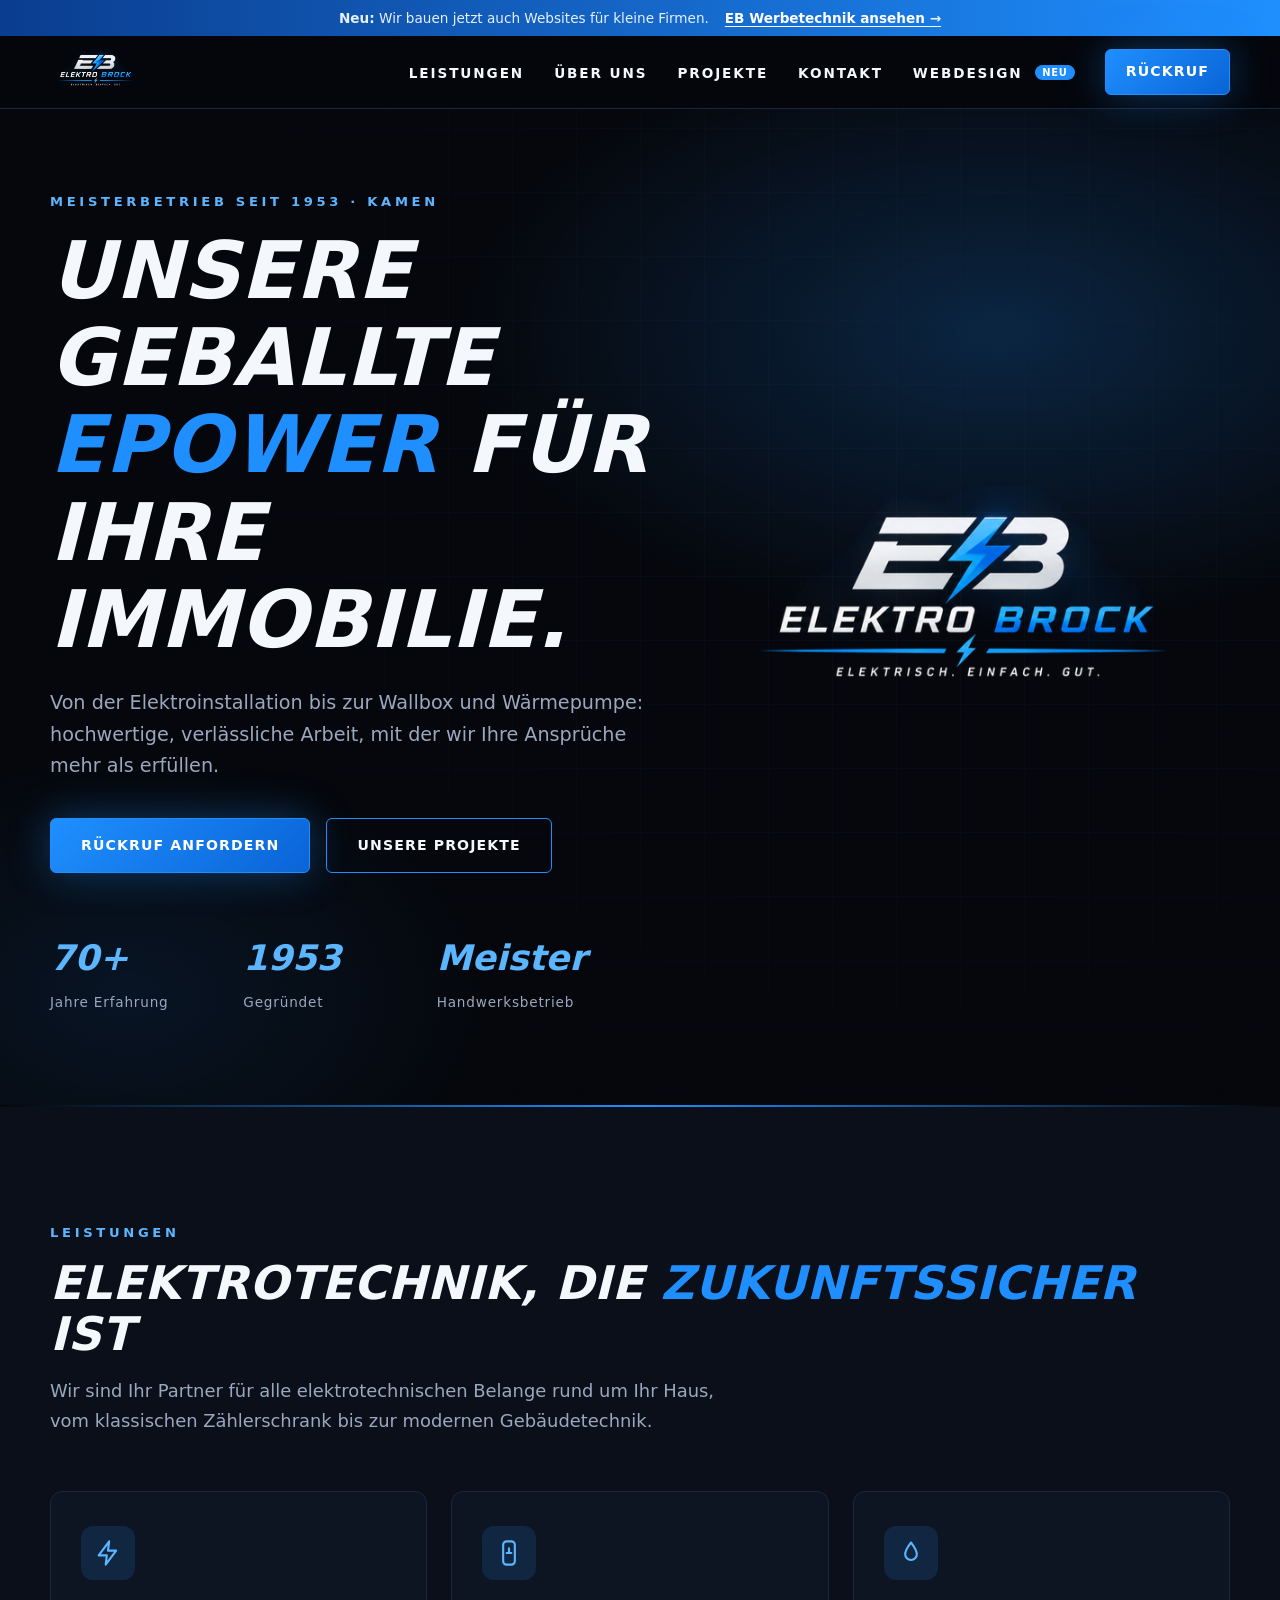
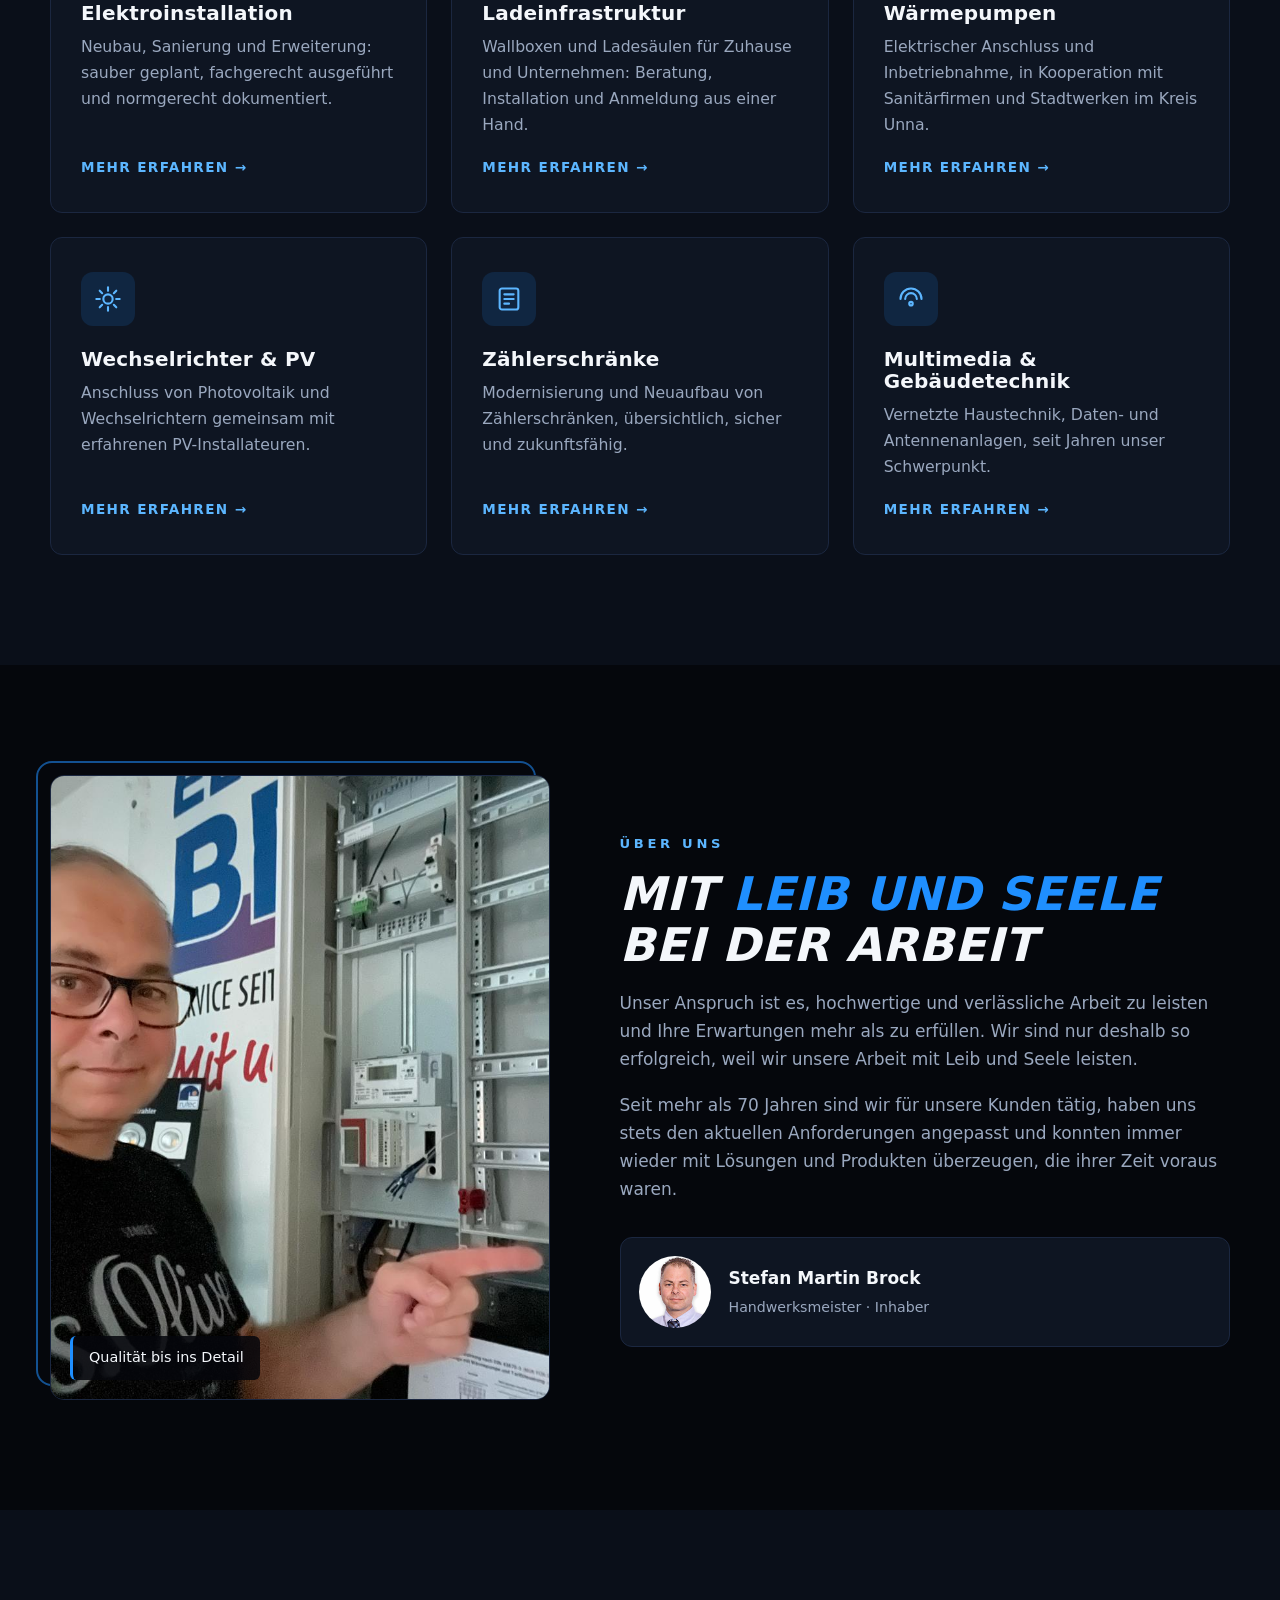
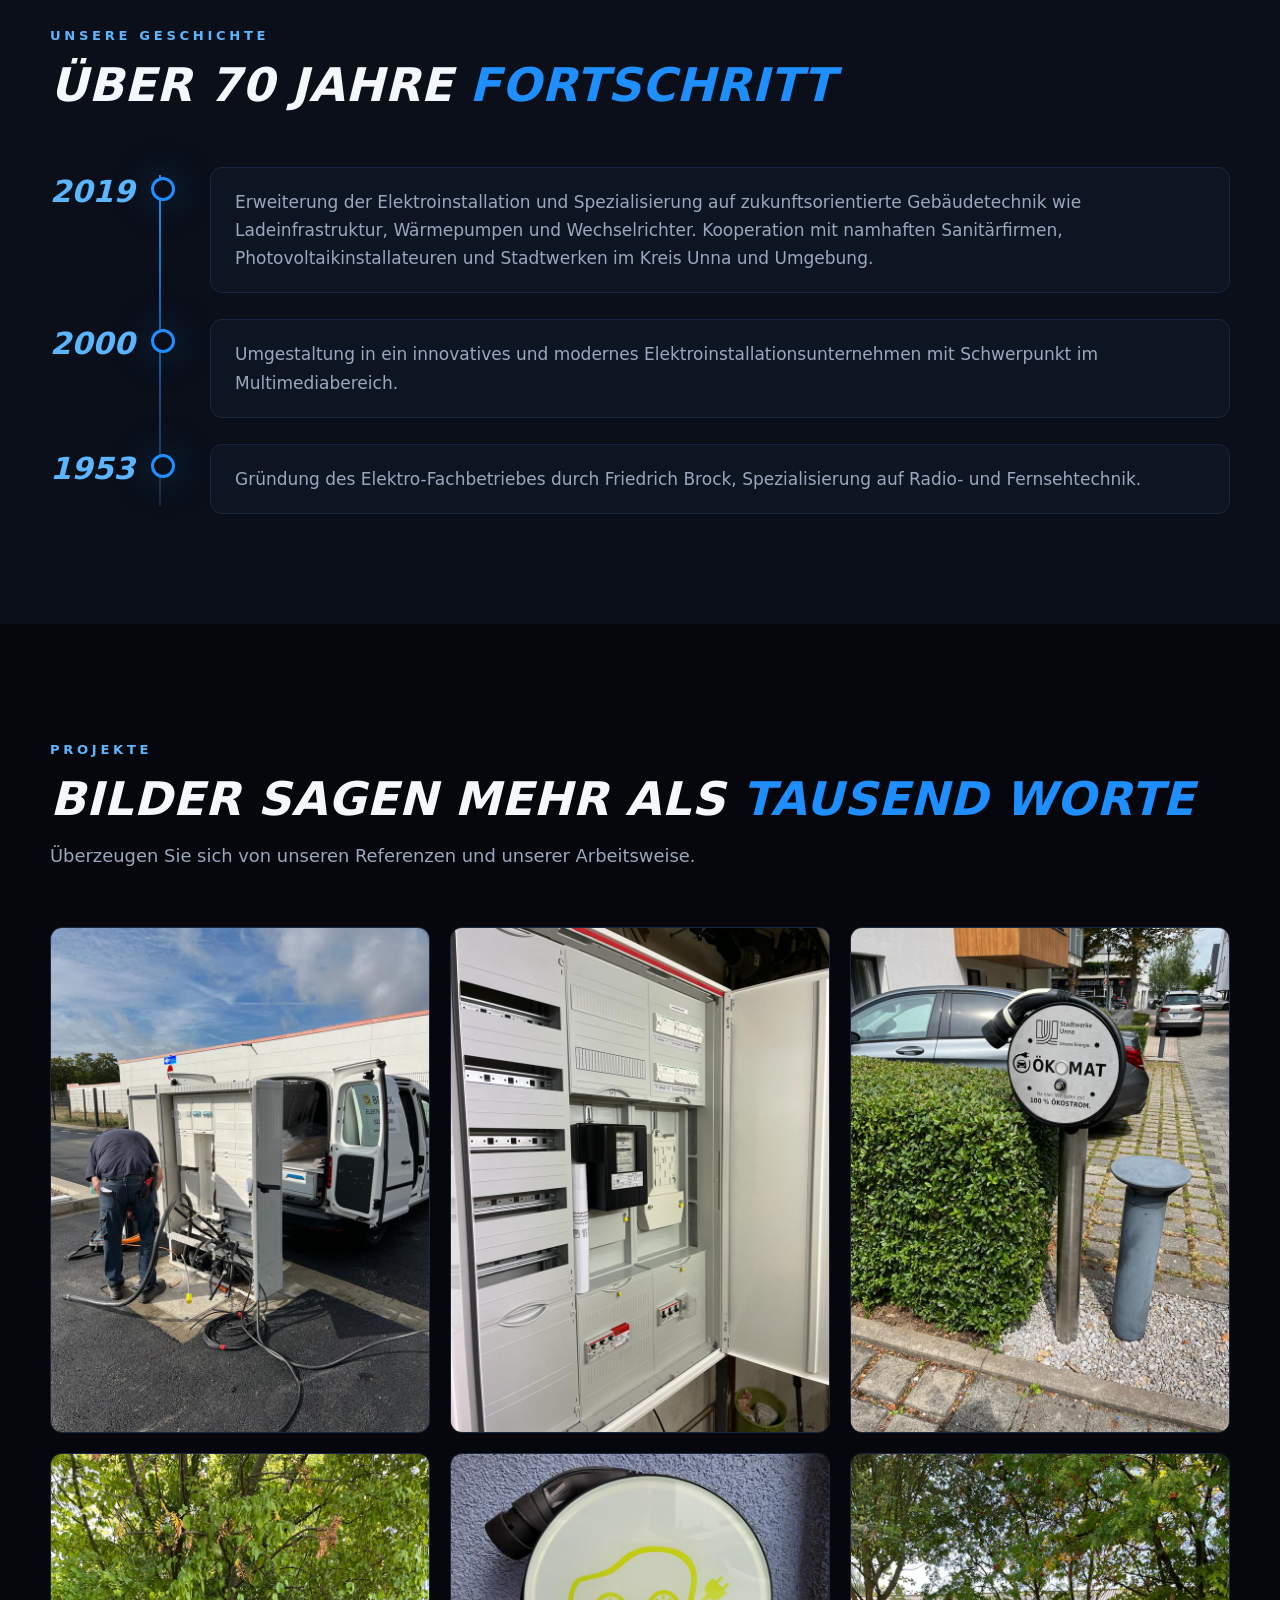
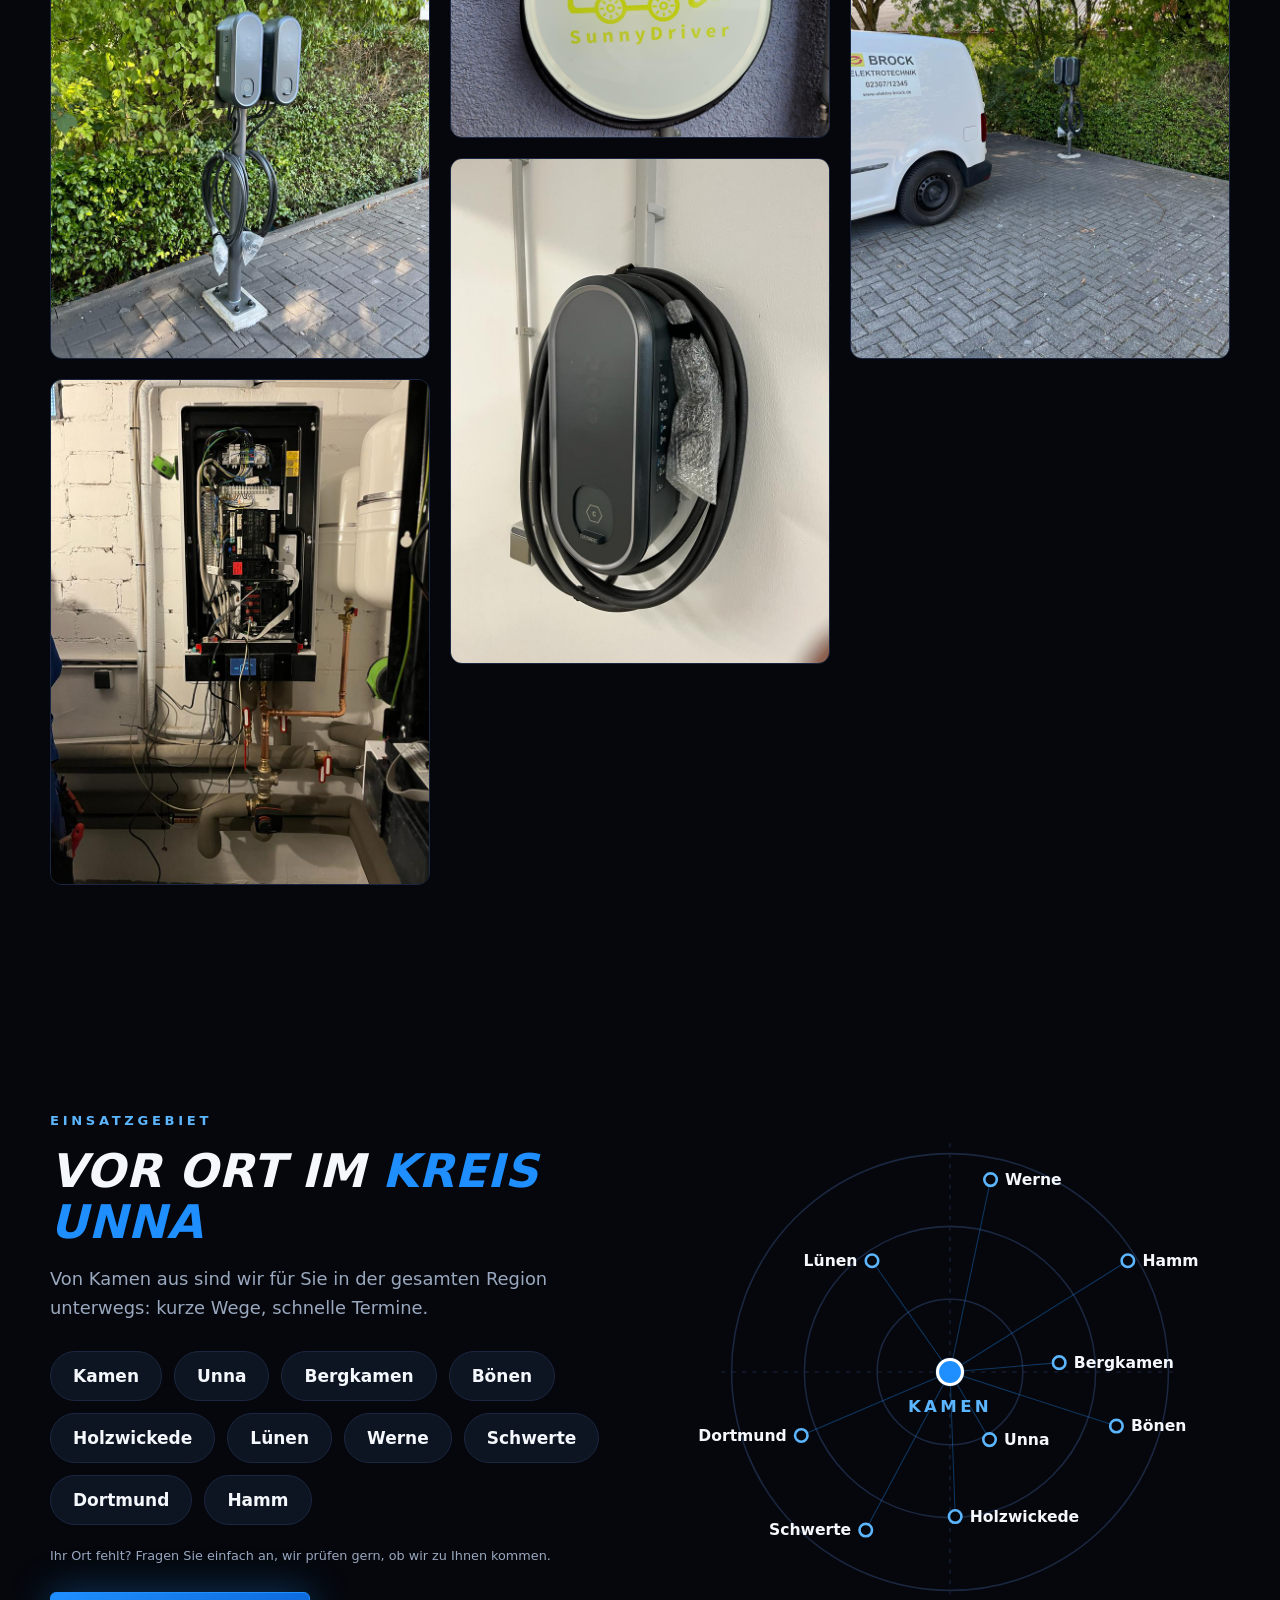
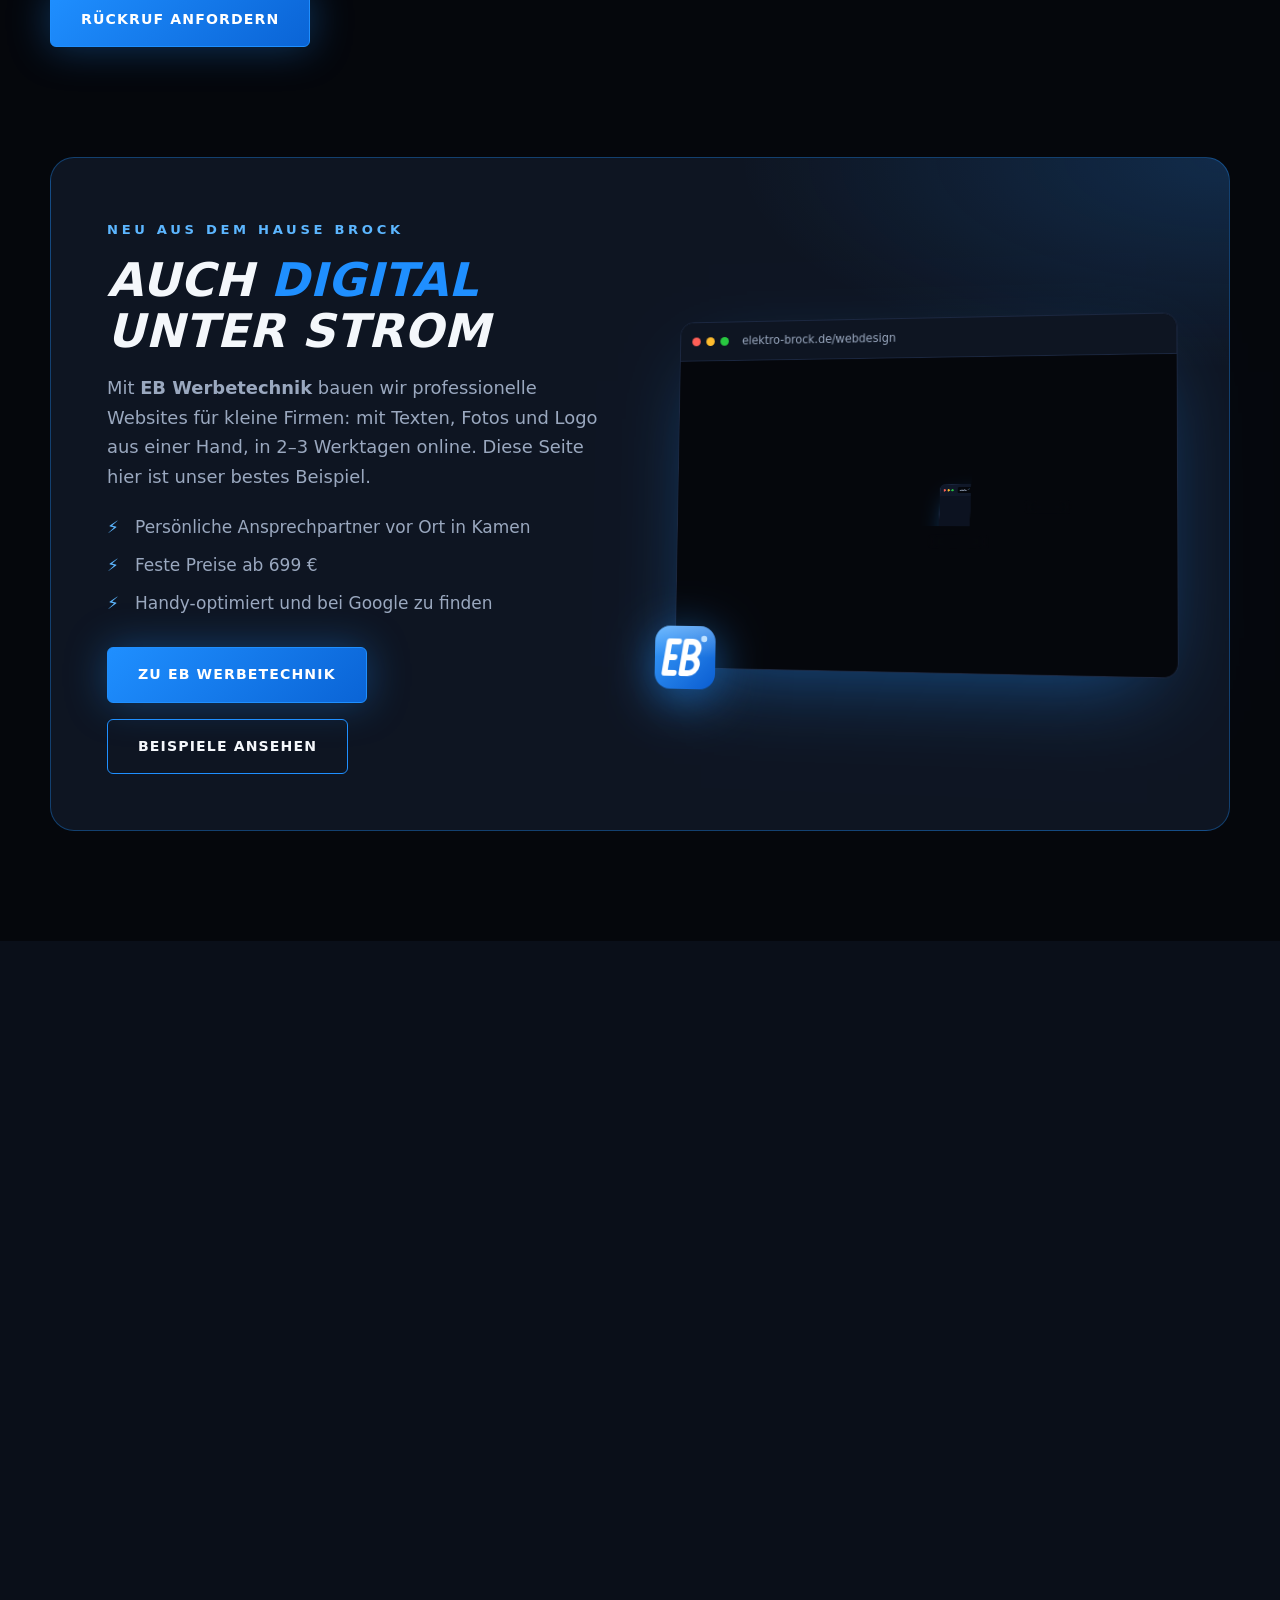
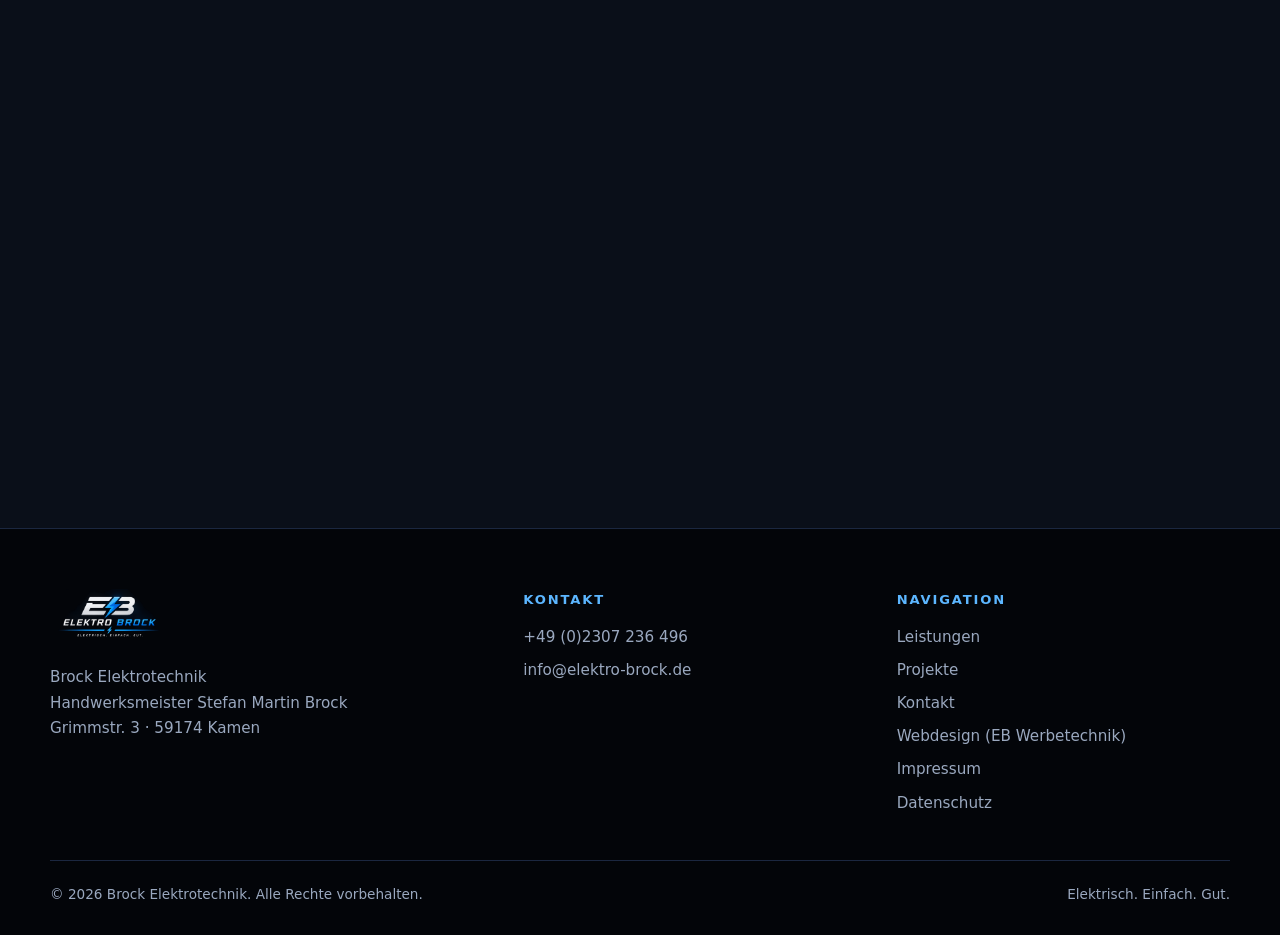
==== index.html @ 44afaca3 "Website Brock Elektrotechnik mit EB Werbetechnik (webdesign/)" ====
<!DOCTYPE html>
<html lang="de">
<head>
<meta charset="utf-8">
<meta name="viewport" content="width=device-width, initial-scale=1">
<title>Brock Elektrotechnik Kamen | Elektro. Einfach. Gut.</title>
<meta name="description" content="Brock Elektrotechnik in Kamen: Elektroinstallation, Ladeinfrastruktur, Wärmepumpen, Wechselrichter und Zählerschränke. Seit 1953 Ihr Meisterbetrieb im Kreis Unna.">
<meta name="theme-color" content="#05070c">
<link rel="icon" href="img/logo.png">
<link rel="stylesheet" href="style.css?v=9">
<script type="application/ld+json">
{"@context":"https://schema.org","@type":"Electrician","name":"Brock Elektrotechnik","image":"img/logo.png","telephone":"+49 2307 236496","email":"info@elektro-brock.de","url":"https://www.elektro-brock.de","foundingDate":"1953","address":{"@type":"PostalAddress","streetAddress":"Grimmstr. 3","postalCode":"59174","addressLocality":"Kamen","addressCountry":"DE"}}
</script>
</head>
<body>

<header>
  <div class="topbar"><div class="wrap"><span><b>Neu:</b> Wir bauen jetzt auch Websites für kleine Firmen.</span><a href="webdesign/index.html">EB Werbetechnik ansehen <span aria-hidden="true">→</span></a></div></div>
  <div class="wrap nav">
    <a href="#top" aria-label="Brock Elektrotechnik – Startseite"><img src="img/logo-transparent.png" alt="Elektro Brock Logo"></a>
    <nav aria-label="Hauptnavigation">
      <button class="burger" aria-label="Menü öffnen" aria-expanded="false">☰</button>
      <ul id="menu">
        <li><a href="#leistungen">Leistungen</a></li>
        <li><a href="#ueber-uns">Über uns</a></li>
        <li><a href="#projekte">Projekte</a></li>
        <li><a href="#kontakt">Kontakt</a></li>
        <li><a class="nav-web" href="webdesign/index.html">Webdesign <em>Neu</em></a></li>
        <li><a class="btn btn-primary" href="#kontakt" data-tab="rueckruf">Rückruf</a></li>
      </ul>
    </nav>
  </div>
</header>

<main id="top">
<section class="hero">
  <div class="wrap">
    <div>
      <span class="eyebrow">Meisterbetrieb seit 1953 · Kamen</span>
      <h1>Unsere geballte <span>ePower</span> für Ihre Immobilie.</h1>
      <p>Von der Elektroinstallation bis zur Wallbox und Wärmepumpe: hochwertige, verlässliche Arbeit, mit der wir Ihre Ansprüche mehr als erfüllen.</p>
      <div class="cta">
        <a class="btn btn-primary" href="#kontakt" data-tab="rueckruf">Rückruf anfordern</a>
        <a class="btn btn-ghost" href="#projekte">Unsere Projekte</a>
      </div>
      <div class="facts">
        <div><b><span data-count="70">70</span>+</b><small>Jahre Erfahrung</small></div>
        <div><b data-count="1953">1953</b><small>Gegründet</small></div>
        <div><b>Meister</b><small>Handwerksbetrieb</small></div>
      </div>
    </div>
    <div class="hero-logo"><div class="logo-float"><img src="img/logo-hero.png" alt="Elektro Brock – Elektrisch. Einfach. Gut." width="560" height="269" decoding="async"></div></div>
  </div>
</section>
<div class="bolt-line"></div>

<section class="services" id="leistungen">
  <div class="wrap">
    <span class="eyebrow">Leistungen</span>
    <h2>Elektrotechnik, die <span>zukunftssicher</span> ist</h2>
    <p class="lead">Wir sind Ihr Partner für alle elektrotechnischen Belange rund um Ihr Haus, vom klassischen Zählerschrank bis zur modernen Gebäudetechnik.</p>
    <div class="grid">
      <article class="card reveal" tabindex="0" role="button" aria-haspopup="dialog" data-s="installation">
        <div class="ico"><svg viewBox="0 0 24 24"><path d="M13 2 4 14h7l-1 8 9-12h-7z"/></svg></div>
        <h3>Elektroinstallation</h3>
        <p>Neubau, Sanierung und Erweiterung: sauber geplant, fachgerecht ausgeführt und normgerecht dokumentiert.</p>
      <span class="more">Mehr erfahren <i>→</i></span></article>
      <article class="card reveal" tabindex="0" role="button" aria-haspopup="dialog" data-s="laden">
        <div class="ico"><svg viewBox="0 0 24 24"><rect x="7" y="2" width="10" height="20" rx="3"/><path d="M12 8v4M10 12h4"/></svg></div>
        <h3>Ladeinfrastruktur</h3>
        <p>Wallboxen und Ladesäulen für Zuhause und Unternehmen: Beratung, Installation und Anmeldung aus einer Hand.</p>
      <span class="more">Mehr erfahren <i>→</i></span></article>
      <article class="card reveal" tabindex="0" role="button" aria-haspopup="dialog" data-s="waermepumpe">
        <div class="ico"><svg viewBox="0 0 24 24"><path d="M12 3c3 4 5 6.5 5 10a5 5 0 0 1-10 0c0-3.500 2-6 5-10z"/></svg></div>
        <h3>Wärmepumpen</h3>
        <p>Elektrischer Anschluss und Inbetriebnahme, in Kooperation mit Sanitärfirmen und Stadtwerken im Kreis Unna.</p>
      <span class="more">Mehr erfahren <i>→</i></span></article>
      <article class="card reveal" tabindex="0" role="button" aria-haspopup="dialog" data-s="pv">
        <div class="ico"><svg viewBox="0 0 24 24"><circle cx="12" cy="12" r="4"/><path d="M12 2v3M12 19v3M2 12h3M19 12h3M4.900 4.900l2.100 2.100M17 17l2.100 2.100M4.900 19.100 7 17M17 7l2.100-2.100"/></svg></div>
        <h3>Wechselrichter &amp; PV</h3>
        <p>Anschluss von Photovoltaik und Wechselrichtern gemeinsam mit erfahrenen PV-Installateuren.</p>
      <span class="more">Mehr erfahren <i>→</i></span></article>
      <article class="card reveal" tabindex="0" role="button" aria-haspopup="dialog" data-s="zaehler">
        <div class="ico"><svg viewBox="0 0 24 24"><rect x="4" y="3" width="16" height="18" rx="2"/><path d="M8 8h8M8 12h8M8 16h4"/></svg></div>
        <h3>Zählerschränke</h3>
        <p>Modernisierung und Neuaufbau von Zählerschränken, übersichtlich, sicher und zukunftsfähig.</p>
      <span class="more">Mehr erfahren <i>→</i></span></article>
      <article class="card reveal" tabindex="0" role="button" aria-haspopup="dialog" data-s="multimedia">
        <div class="ico"><svg viewBox="0 0 24 24"><path d="M3 12a9 9 0 0 1 18 0"/><path d="M7 12a5 5 0 0 1 10 0"/><circle cx="12" cy="16" r="1.500"/></svg></div>
        <h3>Multimedia &amp; Gebäudetechnik</h3>
        <p>Vernetzte Haustechnik, Daten- und Antennenanlagen, seit Jahren unser Schwerpunkt.</p>
      <span class="more">Mehr erfahren <i>→</i></span></article>
    </div>
  </div>
</section>

<section class="about" id="ueber-uns">
  <div class="wrap">
    <figure class="about-img reveal">
      <img src="img/stefan-brock-zaehlerschrank.jpg" alt="Stefan Brock bei der Arbeit am Zählerschrank" loading="lazy">
      <figcaption>Qualität bis ins Detail</figcaption>
    </figure>
    <div class="reveal">
      <span class="eyebrow">Über uns</span>
      <h2>Mit <span>Leib und Seele</span> bei der Arbeit</h2>
      <p>Unser Anspruch ist es, hochwertige und verlässliche Arbeit zu leisten und Ihre Erwartungen mehr als zu erfüllen. Wir sind nur deshalb so erfolgreich, weil wir unsere Arbeit mit Leib und Seele leisten.</p>
      <p>Seit mehr als 70 Jahren sind wir für unsere Kunden tätig, haben uns stets den aktuellen Anforderungen angepasst und konnten immer wieder mit Lösungen und Produkten überzeugen, die ihrer Zeit voraus waren.</p>
      <div class="owner">
        <img src="img/stefan-brock.png" alt="Stefan Martin Brock" loading="lazy">
        <div><strong>Stefan Martin Brock</strong><br><small>Handwerksmeister · Inhaber</small></div>
      </div>
    </div>
  </div>
</section>

<section class="timeline">
  <div class="wrap">
    <span class="eyebrow">Unsere Geschichte</span>
    <h2>Über 70 Jahre <span>Fortschritt</span></h2>
    <div class="tl">
      <div class="reveal"><b>2019</b><p>Erweiterung der Elektroinstallation und Spezialisierung auf zukunftsorientierte Gebäudetechnik wie Ladeinfrastruktur, Wärmepumpen und Wechselrichter. Kooperation mit namhaften Sanitärfirmen, Photovoltaikinstallateuren und Stadtwerken im Kreis Unna und Umgebung.</p></div>
      <div class="reveal"><b>2000</b><p>Umgestaltung in ein innovatives und modernes Elektroinstallationsunternehmen mit Schwerpunkt im Multimediabereich.</p></div>
      <div class="reveal"><b>1953</b><p>Gründung des Elektro-Fachbetriebes durch Friedrich Brock, Spezialisierung auf Radio- und Fernsehtechnik.</p></div>
    </div>
  </div>
</section>

<section id="projekte">
  <div class="wrap">
    <span class="eyebrow">Projekte</span>
    <h2>Bilder sagen mehr als <span>tausend Worte</span></h2>
    <p class="lead">Überzeugen Sie sich von unseren Referenzen und unserer Arbeitsweise.</p>
    <div class="gallery">
      <figure class="reveal"><img src="img/arbeit-an-grossem-zaehlerschrank.jpg" alt="Arbeit an einem großen Zählerschrank" loading="lazy"><figcaption>Arbeit an großem Zählerschrank</figcaption></figure>
      <figure class="reveal"><img src="img/eboxen-an-saeule.jpg" alt="Zwei Ladeboxen an einer Säule" loading="lazy"><figcaption>Ladeboxen an Säule</figcaption></figure>
      <figure class="reveal"><img src="img/innenleben-waermepumpe.jpg" alt="Innenleben einer Wärmepumpe" loading="lazy"><figcaption>Innenleben Wärmepumpe</figcaption></figure>
      <figure class="reveal"><img src="img/ordentlicher-zaehlerschrank.jpg" alt="Ordentlich aufgebauter Zählerschrank" loading="lazy"><figcaption>Ordentlicher Zählerschrank</figcaption></figure>
      <figure class="reveal"><img src="img/stromat-i.jpg" alt="Stromat" loading="lazy"><figcaption>Stromat</figcaption></figure>
      <figure class="reveal"><img src="img/innogy-ebox-an-wand.jpg" alt="Innogy eBox an der Wand" loading="lazy"><figcaption>Innogy eBox an der Wand</figcaption></figure>
      <figure class="reveal"><img src="img/oekomat-an-saeule.jpg" alt="Ökomat an Säule" loading="lazy"><figcaption>Ökomat an Säule</figcaption></figure>
      <figure class="reveal"><img src="img/firmenwagen-vor-inngy-eboxen.jpg" alt="Firmenwagen vor Innogy eBoxen" loading="lazy"><figcaption>Firmenwagen vor eBoxen</figcaption></figure>
    </div>
  </div>
</section>

<section class="area" id="einsatzgebiet">
  <div class="wrap">
    <div class="reveal">
      <span class="eyebrow">Einsatzgebiet</span>
      <h2>Vor Ort im <span>Kreis Unna</span></h2>
      <p class="lead">Von Kamen aus sind wir für Sie in der gesamten Region unterwegs: kurze Wege, schnelle Termine.</p>
      <ul class="chips">
        <li>Kamen</li><li>Unna</li><li>Bergkamen</li><li>Bönen</li><li>Holzwickede</li><li>Lünen</li><li>Werne</li><li>Schwerte</li><li>Dortmund</li><li>Hamm</li>
      </ul>
      <p class="form-note" style="margin-top:20px">Ihr Ort fehlt? Fragen Sie einfach an, wir prüfen gern, ob wir zu Ihnen kommen.</p>
      <a class="btn btn-primary" style="margin-top:26px" href="#kontakt" data-tab="rueckruf">Rückruf anfordern</a>
    </div>
    <div class="reveal radar-wrap">
      <svg class="radar" viewBox="0 0 500 500" role="img" aria-label="Einsatzgebiet rund um Kamen, schematisch">
        <circle class="ring" cx="250" cy="250" r="70"/><circle class="ring" cx="250" cy="250" r="140"/><circle class="ring" cx="250" cy="250" r="210"/>
        <line class="axis" x1="250" y1="30" x2="250" y2="470"/><line class="axis" x1="30" y1="250" x2="470" y2="250"/>
        <circle class="sweep" cx="250" cy="250" r="210"/>
        <g class="pt"><line x1="250" y1="250" x2="175" y2="143"/><circle cx="175" cy="143" r="6"/><text x="161" y="148" text-anchor="end">Lünen</text></g><g class="pt"><line x1="250" y1="250" x2="289" y2="65"/><circle cx="289" cy="65" r="6"/><text x="303" y="70" text-anchor="start">Werne</text></g><g class="pt"><line x1="250" y1="250" x2="421" y2="143"/><circle cx="421" cy="143" r="6"/><text x="435" y="148" text-anchor="start">Hamm</text></g><g class="pt"><line x1="250" y1="250" x2="355" y2="241"/><circle cx="355" cy="241" r="6"/><text x="369" y="246" text-anchor="start">Bergkamen</text></g><g class="pt"><line x1="250" y1="250" x2="410" y2="302"/><circle cx="410" cy="302" r="6"/><text x="424" y="307" text-anchor="start">Bönen</text></g><g class="pt"><line x1="250" y1="250" x2="288" y2="315"/><circle cx="288" cy="315" r="6"/><text x="302" y="320" text-anchor="start">Unna</text></g><g class="pt"><line x1="250" y1="250" x2="255" y2="389"/><circle cx="255" cy="389" r="6"/><text x="269" y="394" text-anchor="start">Holzwickede</text></g><g class="pt"><line x1="250" y1="250" x2="169" y2="402"/><circle cx="169" cy="402" r="6"/><text x="155" y="407" text-anchor="end">Schwerte</text></g><g class="pt"><line x1="250" y1="250" x2="107" y2="311"/><circle cx="107" cy="311" r="6"/><text x="93" y="316" text-anchor="end">Dortmund</text></g>
        <circle class="pulse" cx="250" cy="250" r="14"/><circle class="home" cx="250" cy="250" r="12"/>
        <text class="homelbl" x="250" y="288" text-anchor="middle">KAMEN</text>
      </svg>
    </div>
  </div>
</section>

<section class="web-teaser" id="webdesign">
  <div class="wrap">
    <div class="wt-box reveal">
      <div class="wt-text">
        <span class="eyebrow">Neu aus dem Hause Brock</span>
        <h2>Auch <span>digital</span> unter Strom</h2>
        <p class="lead">Mit <b>EB Werbetechnik</b> bauen wir professionelle Websites für kleine Firmen: mit Texten, Fotos und Logo aus einer Hand, in 2–3 Werktagen online. Diese Seite hier ist unser bestes Beispiel.</p>
        <ul class="wt-points"><li>Persönliche Ansprechpartner vor Ort in Kamen</li><li>Feste Preise ab 699 €</li><li>Handy-optimiert und bei Google zu finden</li></ul>
        <div class="cta" style="margin-top:30px"><a class="btn btn-primary" href="webdesign/index.html">Zu EB Werbetechnik</a><a class="btn btn-ghost" href="webdesign/index.html#beispiele">Beispiele ansehen</a></div>
      </div>
      <a class="wt-preview" href="webdesign/index.html" aria-label="EB Werbetechnik Website öffnen">
        <div class="wt-bar"><i></i><i></i><i></i><span>elektro-brock.de/webdesign</span></div>
        <div class="wt-frame"><iframe src="webdesign/index.html" title="Vorschau EB Werbetechnik" loading="lazy" tabindex="-1" aria-hidden="true"></iframe></div>
        <img class="wt-logo" src="webdesign/logo/eb-icon.svg" alt="" width="64" height="64">
      </a>
    </div>
  </div>
</section>

<section class="contact" id="kontakt">
  <div class="wrap">
    <div class="reveal">
      <span class="eyebrow">Kontakt</span>
      <h2>Sprechen <span>Sie uns an</span></h2>
      <p class="lead">Egal ob Hilfe, Unterstützung oder einfach nur unser Rat: Wir freuen uns auf Ihre Kontaktaufnahme.</p>
      <ul class="info">
        <li><div class="ico"><svg viewBox="0 0 24 24"><path d="M22 16.900v3a2 2 0 0 1-2.200 2 19.800 19.800 0 0 1-8.600-3.100 19.500 19.500 0 0 1-6-6A19.800 19.800 0 0 1 2.100 4.200 2 2 0 0 1 4.100 2h3a2 2 0 0 1 2 1.700c.1 1 .4 1.900.7 2.800a2 2 0 0 1-.5 2.100L8.100 9.900a16 16 0 0 0 6 6l1.300-1.300a2 2 0 0 1 2.100-.4c.9.300 1.800.6 2.800.7a2 2 0 0 1 1.700 2z"/></svg></div><div><small>Telefon</small><a href="tel:+492307236496">+49 (0)2307 236 496</a></div></li>
        <li><div class="ico"><svg viewBox="0 0 24 24"><rect x="2" y="4" width="20" height="16" rx="2"/><path d="m22 7-10 6L2 7"/></svg></div><div><small>E-Mail</small><a href="mailto:info@elektro-brock.de">info@elektro-brock.de</a></div></li>
        <li><div class="ico"><svg viewBox="0 0 24 24"><path d="M20 10c0 6-8 12-8 12S4 16 4 10a8 8 0 0 1 16 0z"/><circle cx="12" cy="10" r="3"/></svg></div><div><small>Adresse</small><span>Grimmstr. 3<br>59174 Kamen</span></div></li>
      </ul>
    </div>

    <div class="reveal">
      <form id="f-rueckruf" data-subject="Rückrufwunsch über die Website">
        <h3 class="full">Rückruf oder Nachricht: wir melden uns!</h3>
        <div><label for="r-anrede">Anrede</label><select id="r-anrede" name="Anrede"><option>Herr</option><option>Frau</option><option>Firma</option></select></div>
        <div><label for="r-firma">Firma</label><input id="r-firma" name="Firma"></div>
        <div><label for="r-vor">Vorname *</label><input id="r-vor" name="Vorname" required></div>
        <div><label for="r-nach">Nachname *</label><input id="r-nach" name="Nachname" required></div>
        <div><label for="r-tel">Telefon *</label><input id="r-tel" name="Telefon" type="tel" required></div>
        <div><label for="r-mail">E-Mail *</label><input id="r-mail" name="E-Mail" type="email" required></div>
        <div><label for="r-datum">Wunschdatum</label><input id="r-datum" name="Wunschdatum" type="date"></div>
        <div><label for="r-zeit">Ideale Uhrzeit</label><input id="r-zeit" name="Uhrzeit" placeholder="z. B. 14:00 – 16:00"></div>
        <div class="full"><label for="r-thema">Thema Ihrer Anfrage *</label><input id="r-thema" name="Thema" required placeholder="z. B. Wallbox, Zählerschrank, Wärmepumpe"></div>
        <div class="full"><label for="r-msg">Nachricht</label><textarea id="r-msg" name="Nachricht"></textarea></div>
        <label class="check full"><input type="checkbox" required> <span>Ich habe die <a href="datenschutz.html">Datenschutzerklärung</a> gelesen und bin mit der Verarbeitung meiner Angaben zur Bearbeitung der Anfrage einverstanden.</span></label>
        <div class="full"><button class="btn btn-primary" type="submit">Rückruf anfordern</button></div>
        <p class="form-note full">* Pflichtfelder. Ihr E-Mail-Programm öffnet sich mit der vorbereiteten Nachricht.</p>
      </form>
    </div>
  </div>
</section>
</main>

<footer>
  <div class="wrap">
    <div class="foot">
      <div>
        <img src="img/logo-transparent.png" alt="Elektro Brock">
        <p>Brock Elektrotechnik<br>Handwerksmeister Stefan Martin Brock<br>Grimmstr. 3 · 59174 Kamen</p>
      </div>
      <div>
        <h4>Kontakt</h4>
        <ul>
          <li><a href="tel:+492307236496">+49 (0)2307 236 496</a></li>
          <li><a href="mailto:info@elektro-brock.de">info@elektro-brock.de</a></li>
        </ul>
      </div>
      <div>
        <h4>Navigation</h4>
        <ul>
          <li><a href="#leistungen">Leistungen</a></li>
          <li><a href="#projekte">Projekte</a></li>
          <li><a href="#kontakt">Kontakt</a></li>
          <li><a href="webdesign/index.html">Webdesign (EB Werbetechnik)</a></li>
          <li><a href="impressum.html">Impressum</a></li>
          <li><a href="datenschutz.html">Datenschutz</a></li>
        </ul>
      </div>
    </div>
    <div class="copy"><span>© 2026 Brock Elektrotechnik. Alle Rechte vorbehalten.</span><span>Elektrisch. Einfach. Gut.</span></div>
  </div>
</footer>

<dialog id="sd" aria-labelledby="sd-t">
  <button class="sd-x" aria-label="Schließen">×</button>
  <span class="eyebrow">Leistung</span>
  <h3 id="sd-t"></h3>
  <h4>Was ist das?</h4><p id="sd-what"></p>
  <h4>So regeln wir das</h4><ol id="sd-steps"></ol>
  <h4>Gut zu wissen</h4><ul id="sd-tips"></ul>
  <a class="btn btn-primary" id="sd-cta" href="#kontakt">Rückruf dazu anfordern</a>
</dialog>

<a class="call-fab" href="tel:+492307236496" aria-label="Jetzt anrufen">
  <svg viewBox="0 0 24 24" width="22" height="22" fill="none" stroke="currentColor" stroke-width="2" stroke-linecap="round" stroke-linejoin="round"><path d="M22 16.900v3a2 2 0 0 1-2.200 2 19.800 19.800 0 0 1-8.600-3.100 19.500 19.500 0 0 1-6-6A19.800 19.800 0 0 1 2.100 4.200 2 2 0 0 1 4.100 2h3a2 2 0 0 1 2 1.700c.1 1 .4 1.900.7 2.800a2 2 0 0 1-.5 2.100L8.100 9.900a16 16 0 0 0 6 6l1.300-1.300a2 2 0 0 1 2.100-.4c.9.300 1.800.6 2.800.7a2 2 0 0 1 1.700 2z"/></svg>
  Jetzt anrufen
</a>

<div class="lightbox" id="lb" role="dialog" aria-label="Bildansicht"><img alt=""></div>

<script>
// Menü
const burger=document.querySelector('.burger'),menu=document.getElementById('menu');
burger.addEventListener('click',()=>{const o=menu.classList.toggle('open');burger.setAttribute('aria-expanded',o)});
menu.addEventListener('click',e=>{if(e.target.closest('a'))menu.classList.remove('open')});

// Scroll-Animation
const io=new IntersectionObserver(es=>es.forEach(e=>{if(e.isIntersecting){e.target.classList.add('in');io.unobserve(e.target)}}),{threshold:.12});
document.querySelectorAll('.reveal').forEach(el=>io.observe(el));

// Zähler-Animation
const co=new IntersectionObserver(es=>es.forEach(e=>{if(!e.isIntersecting)return;co.unobserve(e.target);
  const el=e.target,end=+el.dataset.count,t0=performance.now();
  if(matchMedia('(prefers-reduced-motion:reduce)').matches)return;
  (function step(t){const p=Math.min((t-t0)/1600,1);const s=end>1000?end-70:0;el.textContent=Math.round(s+(end-s)*(1-Math.pow(1-p,3)));if(p<1)requestAnimationFrame(step)})(t0);
}),{threshold:.6});
document.querySelectorAll('[data-count]').forEach(el=>co.observe(el));

// Blitze im Hero (leichtgewichtig: kein Blur, 1x Auflösung, zeichnet nur bei Aktivität)
(function(){
  const hero=document.querySelector('.hero');
  if(matchMedia('(prefers-reduced-motion:reduce)').matches)return;
  const cv=document.createElement('canvas');cv.className='lightning';hero.prepend(cv);
  const ctx=cv.getContext('2d');let W,H,bolts=[],visible=true,running=false;
  function size(){const r=hero.getBoundingClientRect();W=cv.width=Math.round(r.width);H=cv.height=Math.round(r.height)}
  size();addEventListener('resize',size);
  new IntersectionObserver(e=>visible=e[0].isIntersecting).observe(hero);
  function jag(x1,y1,x2,y2,off,out){
    if(off<6){out.push([x2,y2]);return}
    const mx=(x1+x2)/2+(Math.random()-.5)*off,my=(y1+y2)/2+(Math.random()-.5)*off*.4;
    jag(x1,y1,mx,my,off/2,out);jag(mx,my,x2,y2,off/2,out);
  }
  const path=(x1,y1,x2,y2,off)=>{const p=[[x1,y1]];jag(x1,y1,x2,y2,off,p);return p};
  function stroke(p,w,a){
    ctx.beginPath();p.forEach(([x,y],i)=>i?ctx.lineTo(x,y):ctx.moveTo(x,y));
    ctx.lineWidth=w;ctx.strokeStyle=a;ctx.stroke();
  }
  function strike(){
    if(!visible||document.hidden||bolts.length>1)return;
    const x=W*(.1+Math.random()*.8),ex=x+(Math.random()-.5)*W*.25,ey=H*(.5+Math.random()*.4);
    const main=path(x,-10,ex,ey,H*.3),br=[];
    for(let i=0;i<2+(Math.random()*2|0);i++){
      const [bx,by]=main[Math.floor(main.length*(.25+Math.random()*.5))],d=Math.random()<.5?-1:1;
      br.push(path(bx,by,bx+d*(60+Math.random()*140),by+60+Math.random()*160,80));
    }
    bolts.push({main,br,t:0});
    if(!running){running=true;requestAnimationFrame(frame)}
  }
  function frame(){
    ctx.clearRect(0,0,W,H);
    ctx.lineJoin=ctx.lineCap='round';
    bolts=bolts.filter(b=>b.t<26);
    bolts.forEach(b=>{
      b.t++;
      const a=b.t<4?1:Math.max(0,1-(b.t-4)/22);       // kurzes Halten, dann weich ausblenden
      stroke(b.main,9,'rgba(43,155,255,'+a*.12+')');   // Leuchten ohne Blur
      stroke(b.main,4,'rgba(80,175,255,'+a*.3+')');
      stroke(b.main,1.8,'rgba(225,240,255,'+a+')');
      b.br.forEach(p=>{stroke(p,3,'rgba(60,165,255,'+a*.25+')');stroke(p,1.1,'rgba(210,235,255,'+a*.85+')')});
    });
    if(bolts.length)requestAnimationFrame(frame);else{running=false;ctx.clearRect(0,0,W,H)}
  }
  (function loop(){strike();setTimeout(loop,3500+Math.random()*4500)})();
})();

// Logo-Schweben per Canvas: zeichnet stufenlos (Sub-Pixel), auch ohne Grafikbeschleunigung
(function(){
  if(matchMedia('(prefers-reduced-motion:reduce)').matches)return;
  const wrap=document.querySelector('.logo-float'),img=wrap.querySelector('img');
  const AMP=34,PERIOD=7000,DELAY=1400;
  function start(){
    const cv=document.createElement('canvas'),ctx=cv.getContext('2d'),w=img.naturalWidth,h=img.naturalHeight;
    cv.width=w;cv.height=h+AMP;cv.setAttribute('aria-hidden','true');
    wrap.classList.add('js');wrap.appendChild(cv);
    let on=true,t0=performance.now();
    new IntersectionObserver(e=>on=e[0].isIntersecting).observe(cv);
    (function loop(t){
      requestAnimationFrame(loop);
      if(!on||document.hidden)return;
      const p=Math.max(0,t-t0-DELAY)/PERIOD;
      const y=AMP*(1-(1-Math.cos(p*2*Math.PI))/2);   // weiche Sinusbewegung
      ctx.clearRect(0,0,w,h+AMP);ctx.drawImage(img,0,y);
    })(t0);
  }
  img.complete?start():img.addEventListener('load',start);
})();

// Leistungs-Details
const SD={
installation:{t:"Elektroinstallation",what:"Alles, was Ihr Haus mit Strom versorgt und sicher macht: Leitungen, Steckdosen, Licht, Verteiler und Schutzschalter. Ob Neubau, Umbau oder Erweiterung.",steps:["Kostenlose Beratung: Wir besprechen Ihre Wünsche und schauen uns die Räume an.","Planung: Wir legen Stromkreise, Steckdosen und Schalter sinnvoll fest.","Installation: Fachgerechte Ausführung durch unseren Meisterbetrieb.","Prüfung und Dokumentation: Messung nach Norm, Sie erhalten die Unterlagen."],tips:["Auch kleine Aufträge wie zusätzliche Steckdosen sind willkommen.","Bei Altbauten prüfen wir zuerst den Zustand der vorhandenen Anlage."],th:"Elektroinstallation"},
laden:{t:"Ladeinfrastruktur",what:"Wallboxen und Ladesäulen, mit denen Sie Ihr Elektroauto zu Hause oder im Betrieb sicher und schnell laden. Eine eigene Leitung und ein Schutz im Verteiler gehören dazu.",steps:["Vor-Ort-Check: Wir prüfen Hausanschluss, Verteiler und Leitungswege.","Passende Wallbox: Wir beraten zu Leistung und Ausstattung.","Installation: Leitung, Absicherung und Montage aus einer Hand.","Anmeldung und Inbetriebnahme: Wir kümmern uns um die Meldung beim Netzbetreiber und zeigen Ihnen die Bedienung."],tips:["Wallboxen sind beim Netzbetreiber meldepflichtig, größere Anlagen brauchen eine Genehmigung.","Für Unternehmen planen wir auch mehrere Ladepunkte."],th:"Wallbox / Ladeinfrastruktur"},
waermepumpe:{t:"Wärmepumpen",what:"Eine Wärmepumpe heizt mit Strom und Umweltwärme. Wir sind für die elektrische Seite zuständig: Anschluss, Absicherung und Steuerung.",steps:["Abstimmung: Wir sprechen uns mit dem Heizungs- und Sanitärbetrieb ab.","Elektrische Planung: Zuleitung, Absicherung und Zähler werden festgelegt.","Anschluss: Wir schließen die Wärmepumpe fachgerecht an.","Inbetriebnahme: Gemeinsam mit den Partnerbetrieben, inklusive Anmeldung beim Netzbetreiber."],tips:["Wir arbeiten mit Sanitärfirmen und Stadtwerken im Kreis Unna zusammen.","Oft ist ein eigener Zähler oder ein größerer Zählerschrank nötig."],th:"Wärmepumpe"},
pv:{t:"Wechselrichter & PV",what:"Der Wechselrichter macht aus dem Gleichstrom Ihrer Solaranlage nutzbaren Haushaltsstrom. Wir schließen ihn an und binden die Anlage in Ihr Hausnetz ein.",steps:["Bestandsaufnahme: Wir prüfen Verteiler und Zählerplatz.","Abstimmung mit dem PV-Installateur über Leistung und Speicher.","Anschluss des Wechselrichters und Einbindung ins Hausnetz.","Prüfung, Inbetriebnahme und Unterstützung bei den Anmeldungen."],tips:["Eine PV-Anlage muss beim Netzbetreiber und im Marktstammdatenregister gemeldet werden.","Speicher und Wallbox lassen sich oft gleich mit einplanen."],th:"Wechselrichter / Photovoltaik"},
zaehler:{t:"Zählerschränke",what:"Der Zählerschrank ist das Herz Ihrer Hausinstallation: Dort laufen Stromzähler, Sicherungen und Schutzschalter zusammen. Ein alter Schrank bremst oft Wallbox, Wärmepumpe und PV aus.",steps:["Check: Wir prüfen Zustand und Platz im vorhandenen Schrank.","Planung: Wir berücksichtigen künftige Verbraucher wie Wallbox oder Wärmepumpe.","Umbau oder Neuaufbau: Übersichtlich, beschriftet und normgerecht.","Abnahme: Prüfung und Terminabsprache mit dem Netzbetreiber."],tips:["Der Zählertausch selbst erfolgt durch den Netzbetreiber, wir bereiten alles dafür vor.","Ein ordentlicher Schrank spart bei späteren Erweiterungen Zeit und Kosten."],th:"Zählerschrank"},
multimedia:{t:"Multimedia & Gebäudetechnik",what:"Vernetzte Haustechnik: Netzwerk- und Antennenanlagen, Daten- und Telefonleitungen sowie Steuerungen, mit denen Ihr Haus komfortabler wird.",steps:["Bedarf klären: Wo brauchen Sie Netzwerk, TV oder Steuerung?","Planung der Leitungswege und Anschlüsse.","Installation und Einrichtung der Anlage.","Einweisung: Wir zeigen Ihnen, wie alles funktioniert."],tips:["Kabelgebundenes Netzwerk ist meist schneller und stabiler als WLAN.","Seit den 2000er-Jahren ist Multimedia einer unserer Schwerpunkte."],th:"Multimedia / Gebäudetechnik"}};
const sd=document.getElementById('sd');
function openSd(k){const d=SD[k];if(!d)return;
  sd.querySelector('#sd-t').textContent=d.t;sd.querySelector('#sd-what').textContent=d.what;
  sd.querySelector('#sd-steps').innerHTML=d.steps.map(s=>'<li>'+s+'</li>').join('');
  sd.querySelector('#sd-tips').innerHTML=d.tips.map(s=>'<li>'+s+'</li>').join('');
  sd.dataset.th=d.th;sd.showModal()}
document.querySelectorAll('.card[data-s]').forEach(c=>{
  c.addEventListener('click',()=>openSd(c.dataset.s));
  c.addEventListener('keydown',e=>{if(e.key==='Enter'||e.key===' '){e.preventDefault();openSd(c.dataset.s)}})});
sd.querySelector('.sd-x').addEventListener('click',()=>sd.close());
sd.addEventListener('click',e=>{if(e.target===sd)sd.close()});
sd.querySelector('#sd-cta').addEventListener('click',()=>{sd.close();const t=document.getElementById('r-thema');if(t&&!t.value)t.value=sd.dataset.th});

// Lightbox
const lb=document.getElementById('lb'),lbi=lb.querySelector('img');
document.querySelectorAll('.gallery img').forEach(i=>i.addEventListener('click',()=>{lbi.src=i.src;lbi.alt=i.alt;lb.classList.add('open')}));
lb.addEventListener('click',()=>lb.classList.remove('open'));
document.addEventListener('keydown',e=>{if(e.key==='Escape')lb.classList.remove('open')});

// Formulare öffnen das E-Mail-Programm (kein Server nötig)
document.querySelectorAll('form').forEach(f=>f.addEventListener('submit',e=>{
  e.preventDefault();
  const lines=[...f.querySelectorAll('input[name],select[name],textarea[name]')].filter(i=>i.value).map(i=>i.name+': '+i.value);
  location.href='mailto:info@elektro-brock.de?subject='+encodeURIComponent(f.dataset.subject)+'&body='+encodeURIComponent(lines.join('\n'));
}));
</script>
</body>
</html>
---- style.css ----
:root{
  --bg:#05070c;--bg2:#0a0f19;--card:#0e1522;--line:#1b2740;
  --blue:#1f8fff;--blue2:#5cb6ff;--white:#f4f7fb;--muted:#9aa8bf;
  --glow:0 0 40px rgba(31,143,255,.35);
}
*{box-sizing:border-box;margin:0;padding:0}
html{scroll-behavior:smooth;scroll-padding-top:84px}
body{background:var(--bg);color:var(--white);font:17px/1.65 "Segoe UI",system-ui,-apple-system,Roboto,"Helvetica Neue",Arial,sans-serif;-webkit-font-smoothing:antialiased}
img{max-width:100%;display:block}
a{color:var(--blue2);text-decoration:none}
a:hover{text-decoration:underline}
.wrap{width:min(1180px,100% - 40px);margin-inline:auto}
h1,h2,h3{font-weight:800;line-height:1.1;letter-spacing:.01em}
h2{font-size:clamp(1.9rem,4vw,2.9rem);text-transform:uppercase;font-style:italic}
h2 span,h1 span{color:var(--blue)}
.eyebrow{display:inline-block;color:var(--blue2);font-size:.82rem;font-weight:700;letter-spacing:.28em;text-transform:uppercase;margin-bottom:14px}
.lead{color:var(--muted);font-size:1.12rem;max-width:62ch;margin-top:16px}
section{padding:110px 0}
.bolt-line{height:2px;background:linear-gradient(90deg,transparent,var(--blue),transparent);margin:0}

/* header */
header{position:fixed;inset:0 0 auto 0;z-index:50;background:rgba(5,7,12,.94);border-bottom:1px solid var(--line)}
.nav{display:flex;align-items:center;justify-content:space-between;height:72px}
.nav img{height:46px;width:auto}
nav ul{display:flex;gap:30px;list-style:none;align-items:center}
nav a{color:var(--white);font-size:.85rem;font-weight:600;letter-spacing:.14em;text-transform:uppercase}
nav a:hover{color:var(--blue2);text-decoration:none}
.btn{display:inline-flex;align-items:center;gap:10px;padding:15px 30px;border-radius:6px;font-weight:700;letter-spacing:.08em;text-transform:uppercase;font-size:.88rem;border:1px solid var(--blue);cursor:pointer;transition:.25s;font-family:inherit}
.btn-primary{background:linear-gradient(135deg,#1f8fff,#0a64d6);color:#fff;box-shadow:var(--glow)}
.btn-primary:hover{transform:translateY(-2px);text-decoration:none;box-shadow:0 0 55px rgba(31,143,255,.6)}
.btn-ghost{background:transparent;color:var(--white)}
.btn-ghost:hover{background:rgba(31,143,255,.12);text-decoration:none}
nav .btn{padding:10px 20px;color:#fff}
.burger{display:none;background:none;border:0;color:var(--white);font-size:1.8rem;cursor:pointer}

/* hero */
.hero{min-height:100vh;display:flex;align-items:center;padding:150px 0 90px;position:relative;overflow:hidden;
  background:radial-gradient(900px 500px at 78% 30%,rgba(31,143,255,.22),transparent 60%),radial-gradient(600px 400px at 10% 90%,rgba(31,143,255,.1),transparent 60%),var(--bg)}
.hero::before{content:"";position:absolute;inset:0;background-image:linear-gradient(var(--line) 1px,transparent 1px),linear-gradient(90deg,var(--line) 1px,transparent 1px);background-size:64px 64px;opacity:.28;mask-image:radial-gradient(circle at 70% 40%,#000,transparent 70%);transform:translateZ(0)}
.hero .wrap{position:relative;display:grid;grid-template-columns:1.1fr .9fr;gap:60px;align-items:center}
.hero h1{font-size:clamp(2.6rem,6.2vw,5rem);font-style:italic;text-transform:uppercase}
.hero p{color:var(--muted);font-size:1.2rem;margin:24px 0 36px;max-width:52ch}
.cta{display:flex;flex-wrap:wrap;gap:16px}
/* Logo: Einflug auf dem äußeren, Schweben auf dem inneren Element; rotate() erzwingt Sub-Pixel-Rendering gegen Pixel-Ruckeln */
.hero-logo{position:relative;animation:drop 1.4s cubic-bezier(.22,1,.36,1) both}
.logo-float{position:relative}
.logo-float canvas{display:block;width:100%;height:auto}
.logo-float.js img{position:absolute;opacity:0;pointer-events:none}
.logo-float img{width:100%;height:auto}
@keyframes drop{from{opacity:0;transform:translate3d(0,-90px,0) scale(.94)}to{opacity:1;transform:translate3d(0,0,0)}}
.hero .wrap>img{isolation:auto}
.facts{display:grid;grid-template-columns:repeat(3,1fr);gap:20px;margin-top:56px;max-width:560px}
.facts b{display:block;font-size:2.2rem;color:var(--blue2);font-style:italic}
.facts small{color:var(--muted);font-size:.85rem;letter-spacing:.06em}

/* services */
.services{background:var(--bg2)}
.grid{display:grid;grid-template-columns:repeat(auto-fit,minmax(260px,1fr));gap:24px;margin-top:56px}
.card{background:var(--card);border:1px solid var(--line);border-radius:12px;padding:34px 30px;transition:.3s;position:relative;overflow:hidden}
.card::after{content:"";position:absolute;left:0;top:0;height:3px;width:0;background:var(--blue);transition:.4s}
.card:hover{transform:translateY(-6px);border-color:var(--blue);box-shadow:var(--glow)}
.card:hover::after{width:100%}
.card .ico{width:54px;height:54px;border-radius:12px;background:rgba(31,143,255,.14);display:grid;place-items:center;margin-bottom:22px}
.card svg{width:28px;height:28px;stroke:var(--blue2);fill:none;stroke-width:1.8;stroke-linecap:round;stroke-linejoin:round}
.card h3{font-size:1.25rem;margin-bottom:10px}
.card p{color:var(--muted);font-size:.98rem}

/* about */
.about .wrap{display:grid;grid-template-columns:.9fr 1.1fr;gap:70px;align-items:center}
.about-img{position:relative}
.about-img img{border-radius:14px;border:1px solid var(--line);width:100%;aspect-ratio:4/5;object-fit:cover}
.about-img::before{content:"";position:absolute;inset:-14px 14px 14px -14px;border:2px solid var(--blue);border-radius:16px;z-index:-1;opacity:.55}
.about-img figcaption{position:absolute;left:20px;bottom:20px;background:rgba(5,7,12,.85);border-left:3px solid var(--blue);padding:10px 16px;border-radius:6px;font-size:.9rem}
.about p{color:var(--muted);margin-top:18px}
.owner{display:flex;align-items:center;gap:18px;margin-top:34px;padding:18px;background:var(--card);border:1px solid var(--line);border-radius:12px}
.owner img{width:72px;height:72px;border-radius:50%;object-fit:cover;object-position:center 20%}
.owner small{color:var(--muted)}

/* timeline */
.timeline{background:var(--bg2)}
.tl{margin-top:56px;position:relative;display:grid;gap:26px}
.tl::before{content:"";position:absolute;left:109px;top:8px;bottom:8px;width:2px;background:linear-gradient(var(--blue),var(--line))}
.tl div{display:grid;grid-template-columns:90px 1fr;gap:40px;align-items:start;position:relative}
.tl div::before{content:"";position:absolute;left:101px;top:10px;width:18px;height:18px;border-radius:50%;background:var(--bg2);border:3px solid var(--blue);box-shadow:var(--glow)}
.tl b{font-size:1.9rem;font-style:italic;color:var(--blue2)}
.tl p{color:var(--muted);background:var(--card);border:1px solid var(--line);border-radius:12px;padding:20px 24px;margin-left:30px}

/* projects */
.gallery{columns:3 280px;column-gap:20px;margin-top:56px}
.gallery figure{break-inside:avoid;margin-bottom:20px;position:relative;border-radius:12px;overflow:hidden;border:1px solid var(--line);cursor:zoom-in}
.gallery img{width:100%;transition:transform .6s}
.gallery figure:hover img{transform:scale(1.05)}
.gallery figcaption{position:absolute;inset:auto 0 0 0;padding:40px 18px 16px;background:linear-gradient(transparent,rgba(5,7,12,.95));font-size:.92rem;font-weight:600;opacity:0;transform:translateY(8px);transition:.3s}
.gallery figure:hover figcaption{opacity:1;transform:none}
.lightbox{position:fixed;inset:0;background:rgba(0,0,0,.92);display:none;place-items:center;z-index:100;cursor:zoom-out;padding:24px}
.lightbox.open{display:grid}
.lightbox img{max-height:92vh;border-radius:8px}

/* contact */
.contact{background:var(--bg2)}
.contact .wrap{display:grid;grid-template-columns:.8fr 1.2fr;gap:60px}
.info{list-style:none;margin-top:34px;display:grid;gap:22px}
.info li{display:flex;gap:16px;align-items:flex-start}
.info .ico{flex:none;width:46px;height:46px;border-radius:10px;background:rgba(31,143,255,.14);display:grid;place-items:center}
.info svg{width:22px;height:22px;stroke:var(--blue2);fill:none;stroke-width:1.8;stroke-linecap:round;stroke-linejoin:round}
.info small{display:block;color:var(--muted);letter-spacing:.1em;text-transform:uppercase;font-size:.75rem}
.info a,.info span{color:var(--white);font-weight:600}
form{background:var(--card);border:1px solid var(--line);border-radius:14px;padding:36px;display:grid;grid-template-columns:1fr 1fr;gap:18px}
form .full{grid-column:1/-1}
label{font-size:.78rem;font-weight:700;letter-spacing:.12em;text-transform:uppercase;color:var(--muted);display:block;margin-bottom:6px}
input,select,textarea{width:100%;background:var(--bg);border:1px solid var(--line);border-radius:8px;color:var(--white);padding:14px 16px;font:inherit;transition:.2s}
input:focus,select:focus,textarea:focus{outline:none;border-color:var(--blue);box-shadow:0 0 0 3px rgba(31,143,255,.2)}
textarea{min-height:130px;resize:vertical}
.check{display:flex;gap:12px;align-items:flex-start;font-size:.85rem;color:var(--muted);text-transform:none;letter-spacing:0;font-weight:400}
.check input{width:auto;margin-top:4px}
.form-note{font-size:.8rem;color:var(--muted)}

/* footer */
footer{background:#030509;border-top:1px solid var(--line);padding:60px 0 30px}
.foot{display:grid;grid-template-columns:1.3fr 1fr 1fr;gap:40px}
.foot img{height:60px;width:auto;margin-bottom:16px}
.foot h4{text-transform:uppercase;letter-spacing:.14em;font-size:.82rem;color:var(--blue2);margin-bottom:14px}
.foot p,.foot li{color:var(--muted);font-size:.95rem}
.foot ul{list-style:none;display:grid;gap:8px}
.foot a{color:var(--muted)}.foot a:hover{color:var(--white)}
.copy{margin-top:44px;padding-top:22px;border-top:1px solid var(--line);color:var(--muted);font-size:.85rem;display:flex;justify-content:space-between;flex-wrap:wrap;gap:10px}

/* legal pages */
.legal{padding:150px 0 90px}
.legal .wrap{max-width:860px}
.legal h1{font-size:clamp(2rem,5vw,3.2rem);text-transform:uppercase;font-style:italic;margin-bottom:30px}
.legal h2{font-size:1.35rem;font-style:normal;text-transform:none;margin:38px 0 10px;color:var(--blue2)}
.legal p,.legal li{color:#c3cde0;margin-bottom:12px;font-size:1rem}
.legal ul{padding-left:22px}
.legal address{font-style:normal;background:var(--card);border:1px solid var(--line);border-left:3px solid var(--blue);border-radius:10px;padding:22px 26px;color:#e6ecf7;margin-bottom:12px}

.reveal{opacity:0;transform:translate3d(0,40px,0);transition:opacity .9s cubic-bezier(.22,1,.36,1),transform .9s cubic-bezier(.22,1,.36,1)}
.reveal.in{opacity:1;transform:none}
@media (prefers-reduced-motion:reduce){.reveal{opacity:1;transform:none;transition:none}.hero-logo{animation:none}html{scroll-behavior:auto}}

@media (max-width:900px){
  section{padding:80px 0}
  .hero .wrap,.about .wrap,.contact .wrap,.foot{grid-template-columns:1fr}
  .hero{padding-top:110px;min-height:auto}
  .hero-logo{order:-1;max-width:230px;margin:0 auto}
  .burger{display:block}
  nav ul{position:absolute;top:72px;left:0;right:0;flex-direction:column;background:var(--bg);padding:24px;gap:20px;border-bottom:1px solid var(--line);display:none}
  nav ul.open{display:flex}
  form{grid-template-columns:1fr;padding:24px}
  .tl::before{left:9px}
  .tl div{grid-template-columns:1fr;gap:6px;padding-left:40px}
  .tl div::before{left:0}
  .tl p{margin-left:0}
}

/* Einsatzgebiet */
.chips{list-style:none;display:flex;flex-wrap:wrap;gap:12px;margin-top:36px}
.chips li{padding:10px 22px;border:1px solid var(--line);background:var(--card);border-radius:999px;font-weight:600;transition:.25s}
.chips li:hover{border-color:var(--blue);color:var(--blue2);box-shadow:var(--glow)}

/* Anruf-Button (nur mobil) */
.call-fab{display:none;position:fixed;right:16px;bottom:16px;z-index:60;align-items:center;gap:10px;padding:14px 22px;border-radius:999px;background:linear-gradient(135deg,#1f8fff,#0a64d6);color:#fff;font-weight:700;box-shadow:0 6px 30px rgba(31,143,255,.6)}
.call-fab:hover{text-decoration:none}
@media (max-width:900px){.call-fab{display:inline-flex}}

/* Blitze */
.lightning{position:absolute;inset:0;width:100%;height:100%;pointer-events:none;z-index:-1}
.hero{isolation:isolate}

/* Handy-Feinschliff */
@media (max-width:900px){
  body{padding-bottom:84px}
  .info a{display:inline-block;padding:8px 0}
  .check a{padding:6px 0;display:inline-block}
  .hero h1{font-size:clamp(2.1rem,9vw,2.8rem)}
  .cta .btn{flex:1 1 auto;justify-content:center}
  .gallery{columns:2 150px;column-gap:12px}
  .gallery figure{margin-bottom:12px}
  .gallery figcaption{opacity:1;transform:none;font-size:.8rem;padding:30px 10px 10px}
  nav ul a{font-size:1rem;padding:6px 0;display:block}
}

/* Einsatzgebiet-Radar */
.area .wrap{display:grid;grid-template-columns:1fr 1fr;gap:60px;align-items:center}
.area .chips{margin-top:28px}
.radar-wrap{max-width:520px;margin-inline:auto;width:100%}
.radar{width:100%;height:auto;overflow:visible}
.radar .ring{fill:none;stroke:var(--line);stroke-width:1.5}
.radar .axis{stroke:var(--line);stroke-width:1;stroke-dasharray:4 6}
.radar .sweep{fill:none;stroke:var(--blue);stroke-width:1.5;opacity:0;transform-origin:250px 250px;animation:ping 4s ease-out infinite}
@keyframes ping{0%{opacity:.7;transform:scale(.05)}100%{opacity:0;transform:scale(1)}}
.radar .pt line{stroke:var(--blue);stroke-width:1;opacity:.35}
.radar .pt circle{fill:var(--bg);stroke:var(--blue2);stroke-width:2.5}
.radar .pt text{fill:var(--white);font-size:15px;font-weight:600}
.radar .pt{transition:.3s}
.radar .pt:hover circle{fill:var(--blue)}
.radar .home{fill:var(--blue);stroke:#fff;stroke-width:3}
.radar .pulse{fill:var(--blue);opacity:.25;transform-origin:250px 250px;animation:homep 2.4s ease-in-out infinite}
@keyframes homep{50%{transform:scale(2.2);opacity:0}}
.radar .homelbl{fill:var(--blue2);font-size:16px;font-weight:800;letter-spacing:.2em}
@media (max-width:900px){.area .wrap{grid-template-columns:1fr;gap:40px}.radar .pt text{font-size:17px}}
@media (prefers-reduced-motion:reduce){.radar .sweep,.radar .pulse{animation:none}}

form[hidden]{display:none}

/* Leistungen: klickbar + Detailfenster */
.services .grid{grid-template-columns:repeat(3,1fr)}
@media (max-width:900px){.services .grid{grid-template-columns:1fr}}
.card[data-s]{cursor:pointer;display:flex;flex-direction:column}
.card[data-s]:focus-visible{outline:2px solid var(--blue2);outline-offset:3px}
.card .more{margin-top:auto;padding-top:18px;color:var(--blue2);font-weight:700;font-size:.85rem;letter-spacing:.1em;text-transform:uppercase}
.card .more i{font-style:normal;display:inline-block;transition:transform .25s}
.card:hover .more i{transform:translateX(6px)}
dialog#sd{margin:auto;width:min(640px,calc(100% - 32px));max-height:88vh;overflow:auto;background:var(--card);color:var(--white);border:1px solid var(--blue);border-radius:16px;padding:36px;box-shadow:0 0 60px rgba(31,143,255,.3)}
dialog#sd::backdrop{background:rgba(2,4,8,.8)}
dialog#sd h3{font-size:1.9rem;font-style:italic;text-transform:uppercase;margin-bottom:6px}
dialog#sd h4{margin:24px 0 8px;color:var(--blue2);font-size:.82rem;letter-spacing:.18em;text-transform:uppercase}
dialog#sd p,dialog#sd li{color:#c3cde0;font-size:1rem}
dialog#sd ol,dialog#sd ul{padding-left:22px;display:grid;gap:8px}
dialog#sd ol li::marker{color:var(--blue2);font-weight:800}
dialog#sd .btn{margin-top:28px}
.sd-x{position:absolute;right:14px;top:10px;background:none;border:0;color:var(--muted);font-size:2rem;line-height:1;cursor:pointer;padding:6px 12px}
.sd-x:hover{color:var(--white)}

/* Verbindung zu EB Werbetechnik */
html{scroll-padding-top:120px}
.nav{position:relative}
.topbar{background:linear-gradient(90deg,#0a3d8f,#1f8fff 50%,#0a3d8f);background-size:200% 100%;animation:tbshine 8s linear infinite;font-size:.85rem}
.topbar .wrap{display:flex;justify-content:center;align-items:center;gap:16px;min-height:36px;flex-wrap:wrap;text-align:center}
.topbar span{color:#e6f1ff}
.topbar a{color:#fff;font-weight:700;text-decoration:underline;text-underline-offset:3px}
@keyframes tbshine{to{background-position:-200% 0}}
.nav-web em{font-style:normal;font-size:.62rem;letter-spacing:.08em;margin-left:6px;padding:2px 7px;border-radius:999px;background:var(--blue);color:#fff;vertical-align:2px}
.hero{padding-top:186px}
.web-teaser{padding-top:0}
.wt-box{display:grid;grid-template-columns:1fr 1fr;gap:56px;align-items:center;padding:56px;border:1px solid rgba(31,143,255,.35);border-radius:24px;background:radial-gradient(700px 300px at 100% 0%,rgba(31,143,255,.18),transparent 70%),var(--card)}
.wt-points{list-style:none;display:grid;gap:10px;margin-top:22px}
.wt-points li{padding-left:28px;position:relative;color:var(--muted)}
.wt-points li::before{content:"⚡";position:absolute;left:0;color:var(--blue2)}
.wt-preview{position:relative;display:block;border-radius:14px;overflow:visible;border:1px solid var(--line);background:var(--bg2);box-shadow:0 30px 80px -30px rgba(31,143,255,.5);transform:perspective(1200px) rotateY(-8deg) rotateX(3deg);transition:transform .6s cubic-bezier(.22,1,.36,1)}
.wt-preview:hover{transform:perspective(1200px) rotateY(0) rotateX(0);text-decoration:none}
.wt-bar{display:flex;align-items:center;gap:6px;padding:10px 12px;border-bottom:1px solid var(--line);border-radius:14px 14px 0 0;background:#0e1522}
.wt-bar i{width:9px;height:9px;border-radius:50%;background:#2a3550}
.wt-bar i:nth-child(1){background:#ff5f57}.wt-bar i:nth-child(2){background:#febc2e}.wt-bar i:nth-child(3){background:#28c840}
.wt-bar span{margin-left:8px;font-size:.72rem;color:var(--muted)}
.wt-frame{position:relative;aspect-ratio:16/10;overflow:hidden;border-radius:0 0 14px 14px}
.wt-frame iframe{position:absolute;top:0;left:0;width:400%;height:400%;border:0;transform:scale(.25);transform-origin:0 0;pointer-events:none}
.wt-logo{position:absolute;left:-22px;bottom:-22px;width:64px;height:64px;filter:drop-shadow(0 10px 24px rgba(31,143,255,.6));animation:wtbob 5s ease-in-out infinite}
@keyframes wtbob{50%{transform:translateY(-8px)}}
@media (max-width:900px){
  .hero{padding-top:150px}
  .topbar .wrap{gap:4px 12px;padding:6px 0;font-size:.8rem}
  .wt-box{grid-template-columns:1fr;padding:32px 22px;gap:40px}
  .wt-preview{transform:none}
  .wt-logo{left:auto;right:-8px}
}
@media (prefers-reduced-motion:reduce){.topbar,.wt-logo{animation:none}}
@media (max-width:900px){.nav{position:static}nav ul{top:100%}}
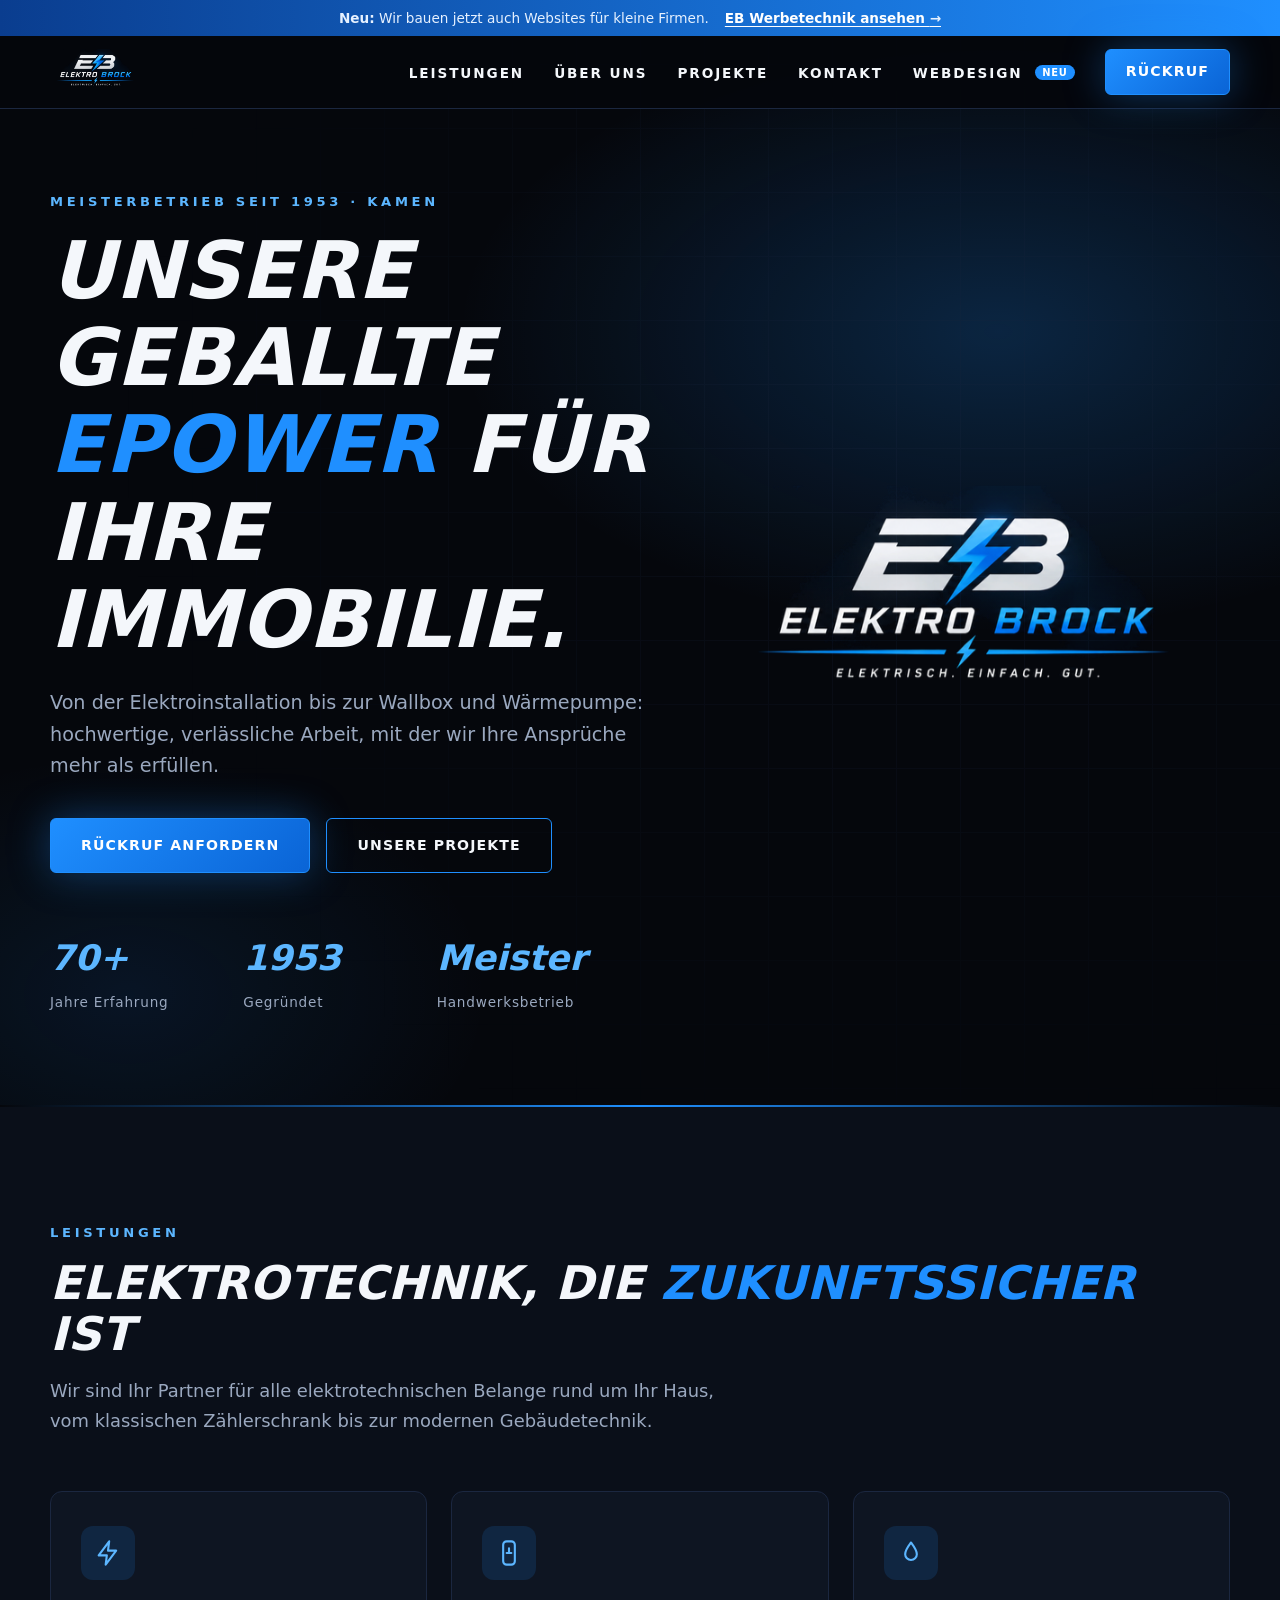
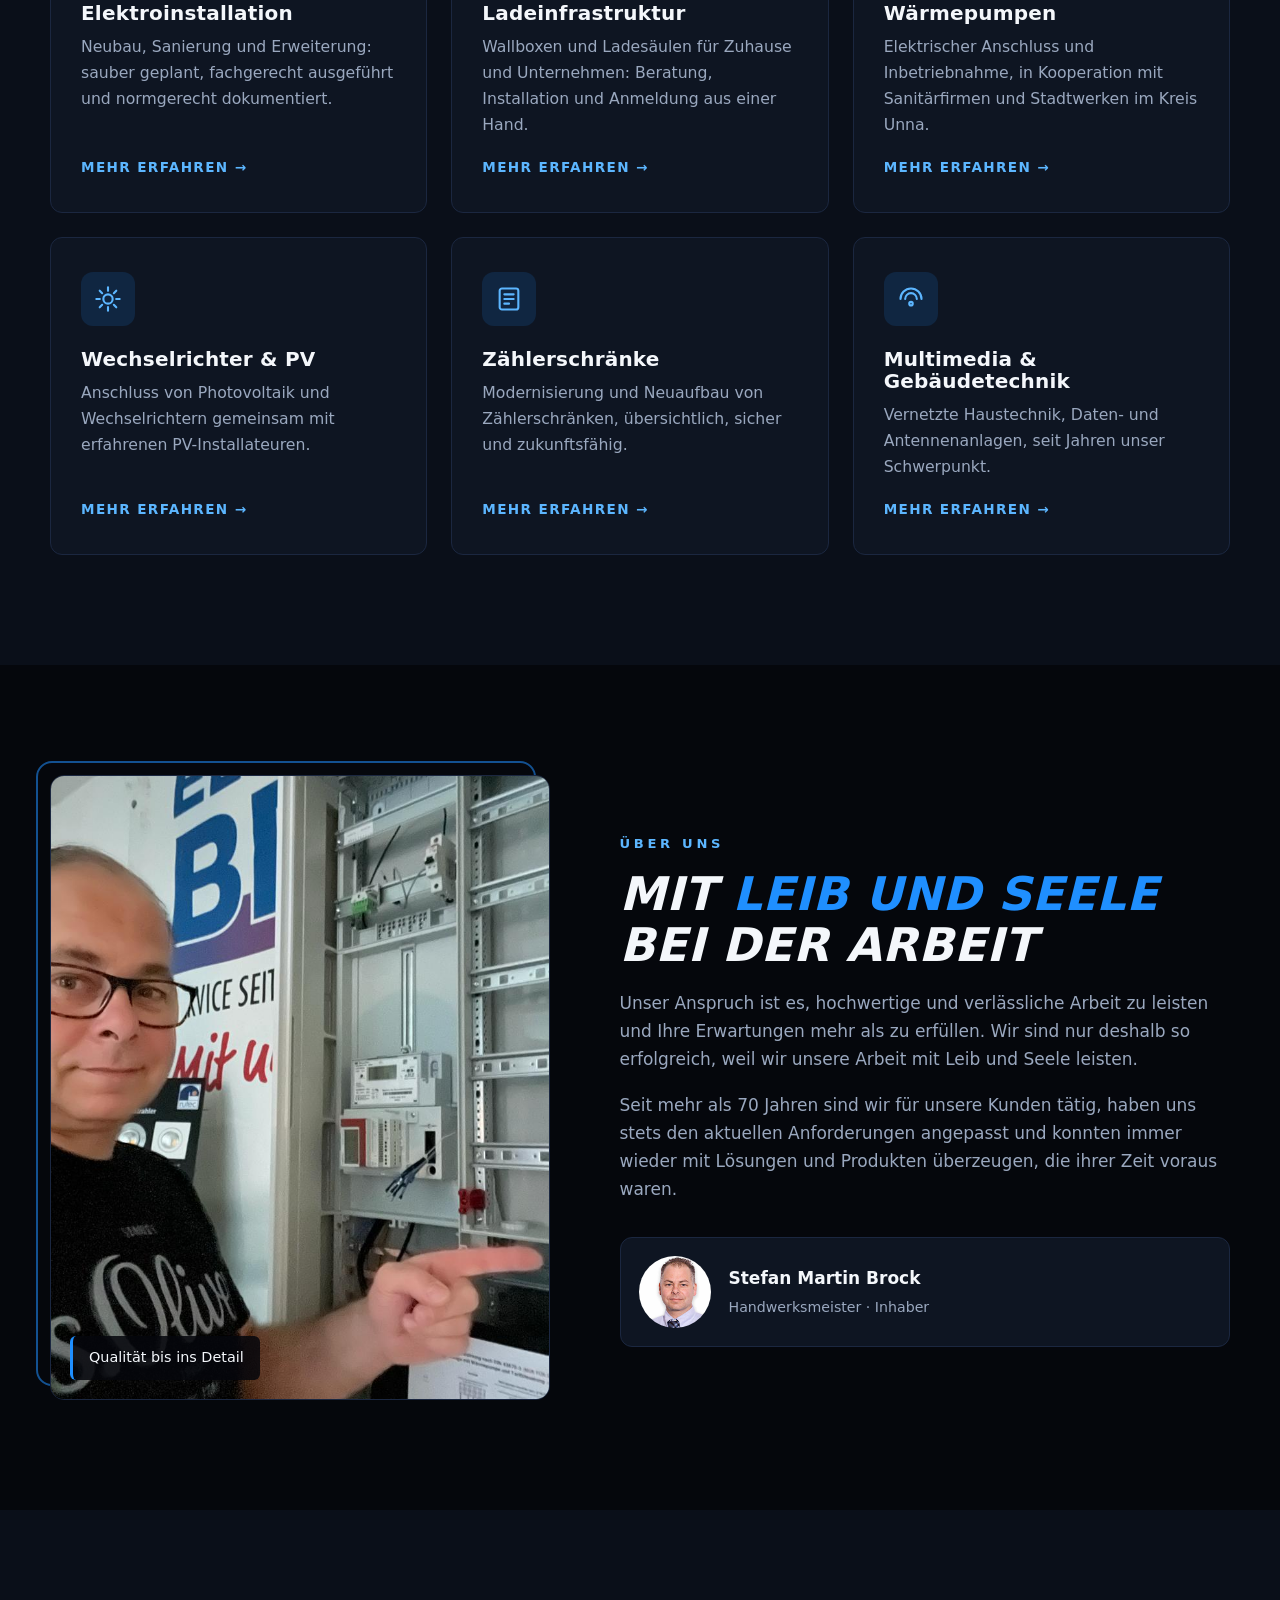
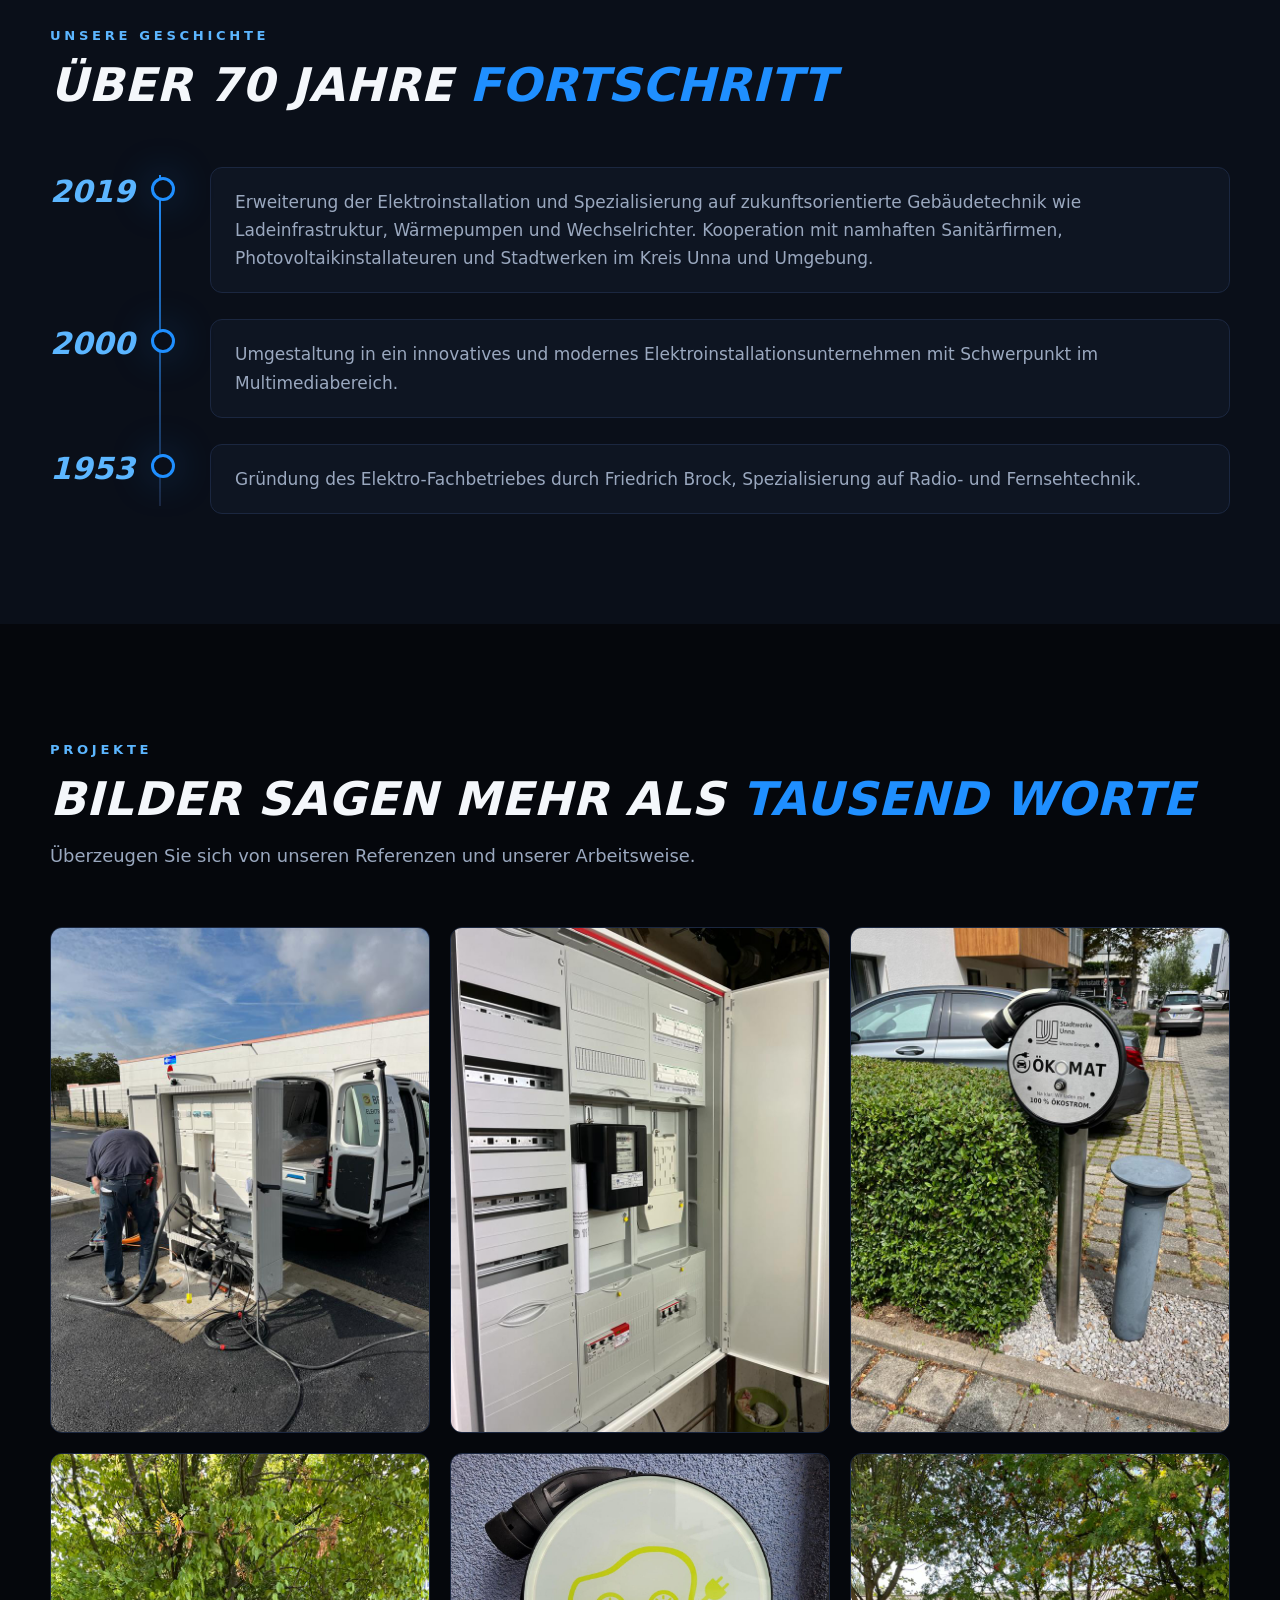
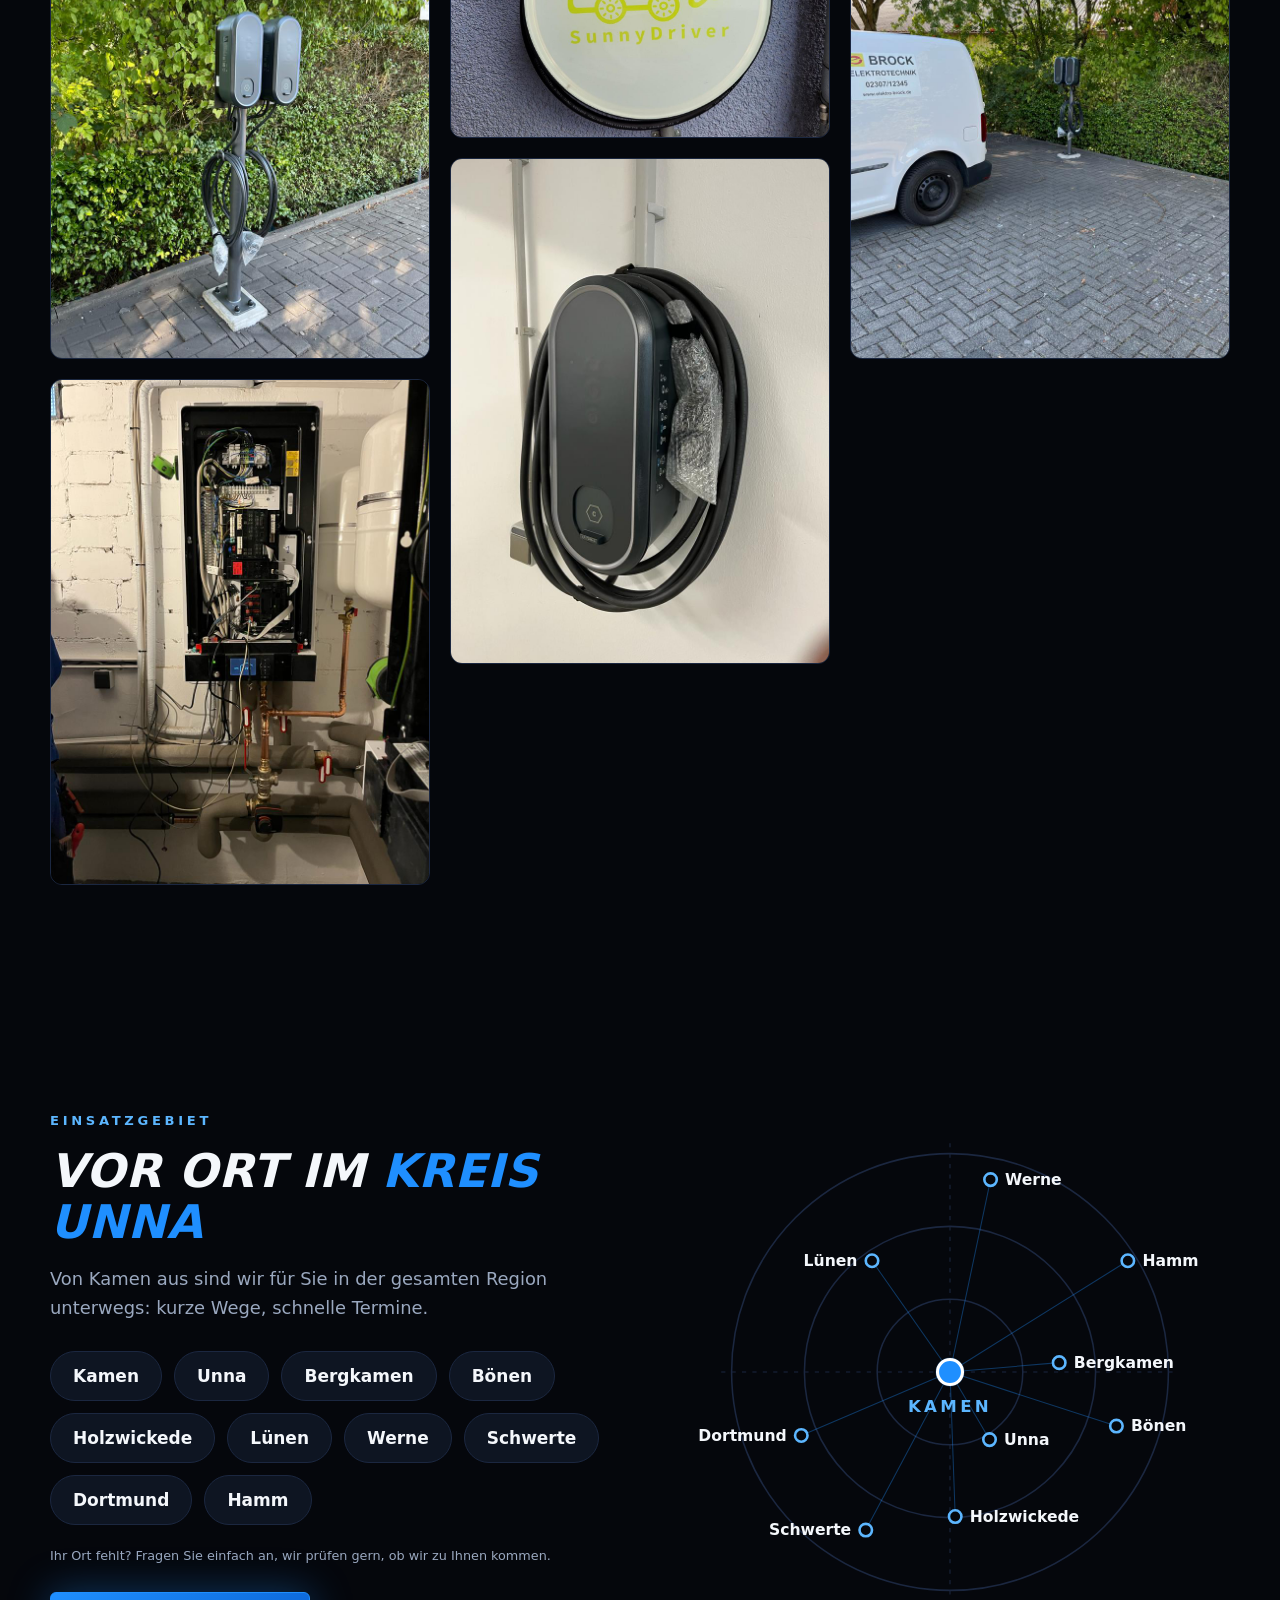
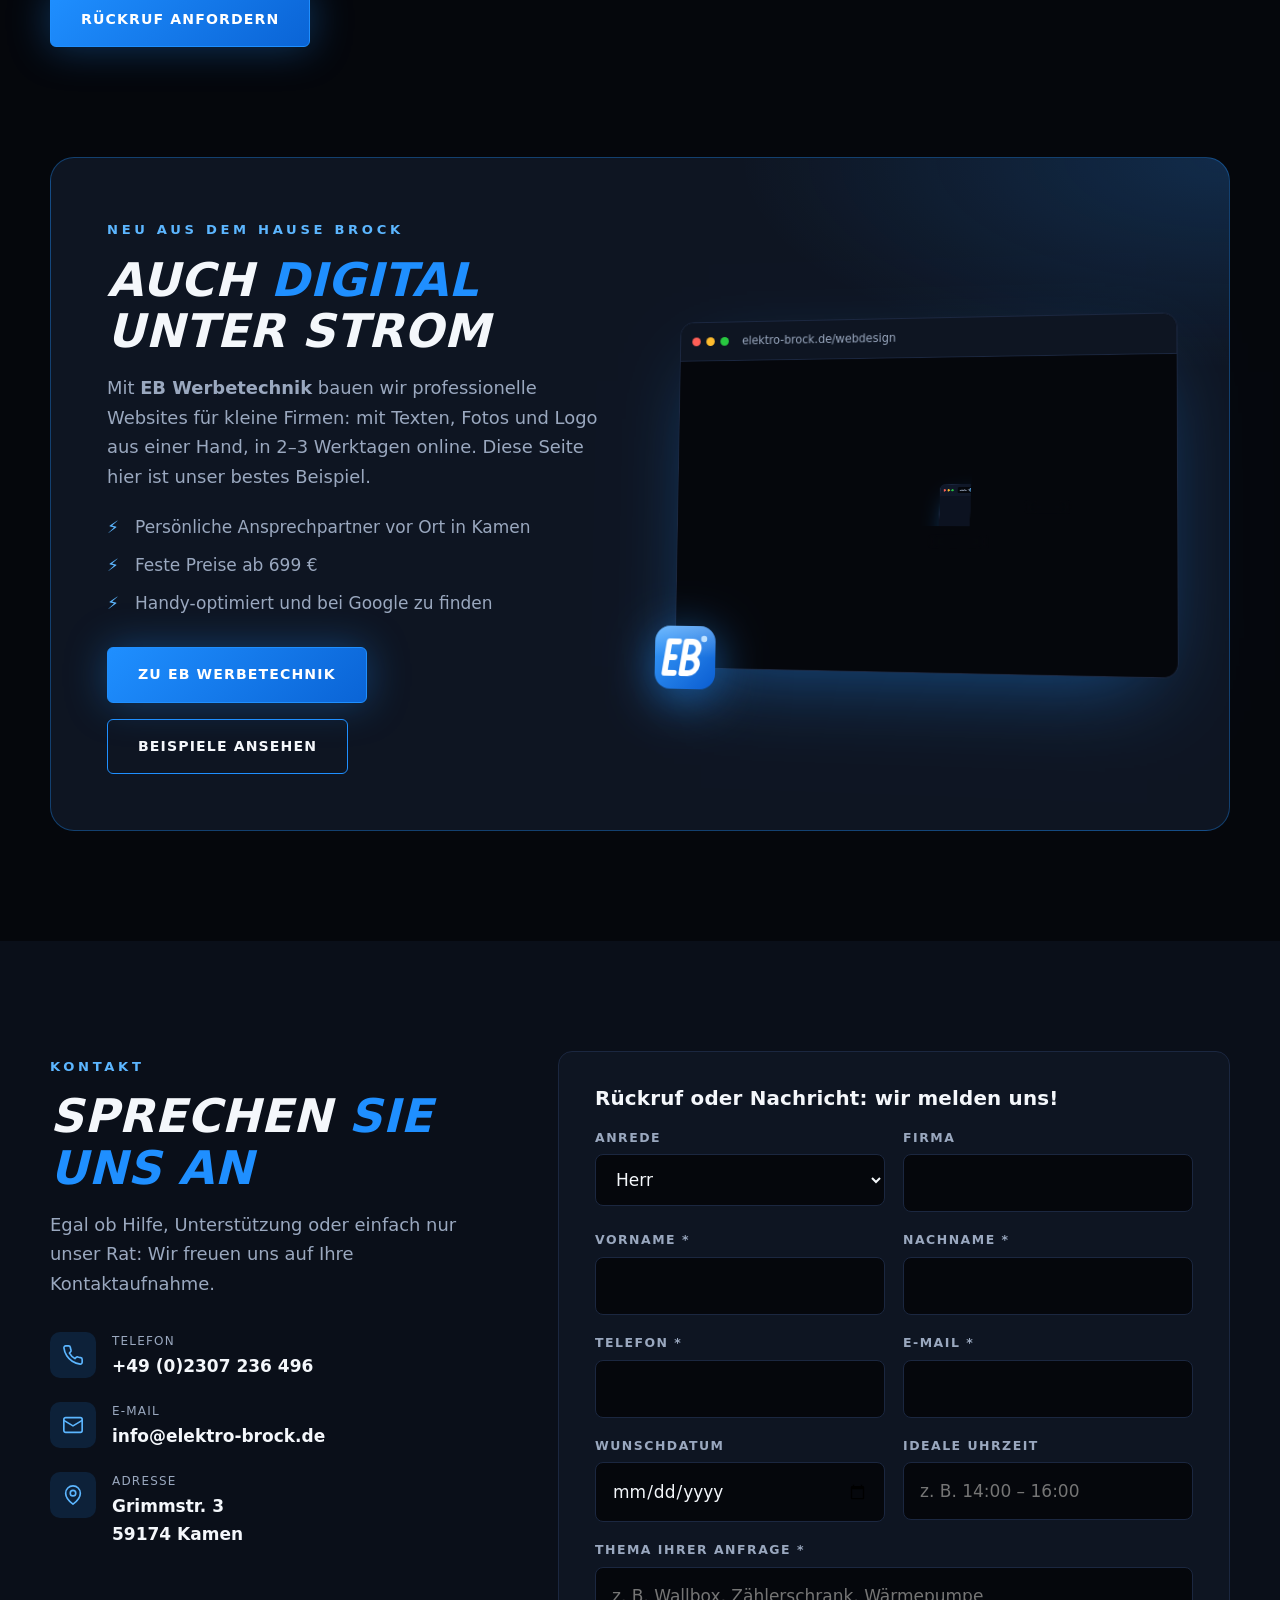
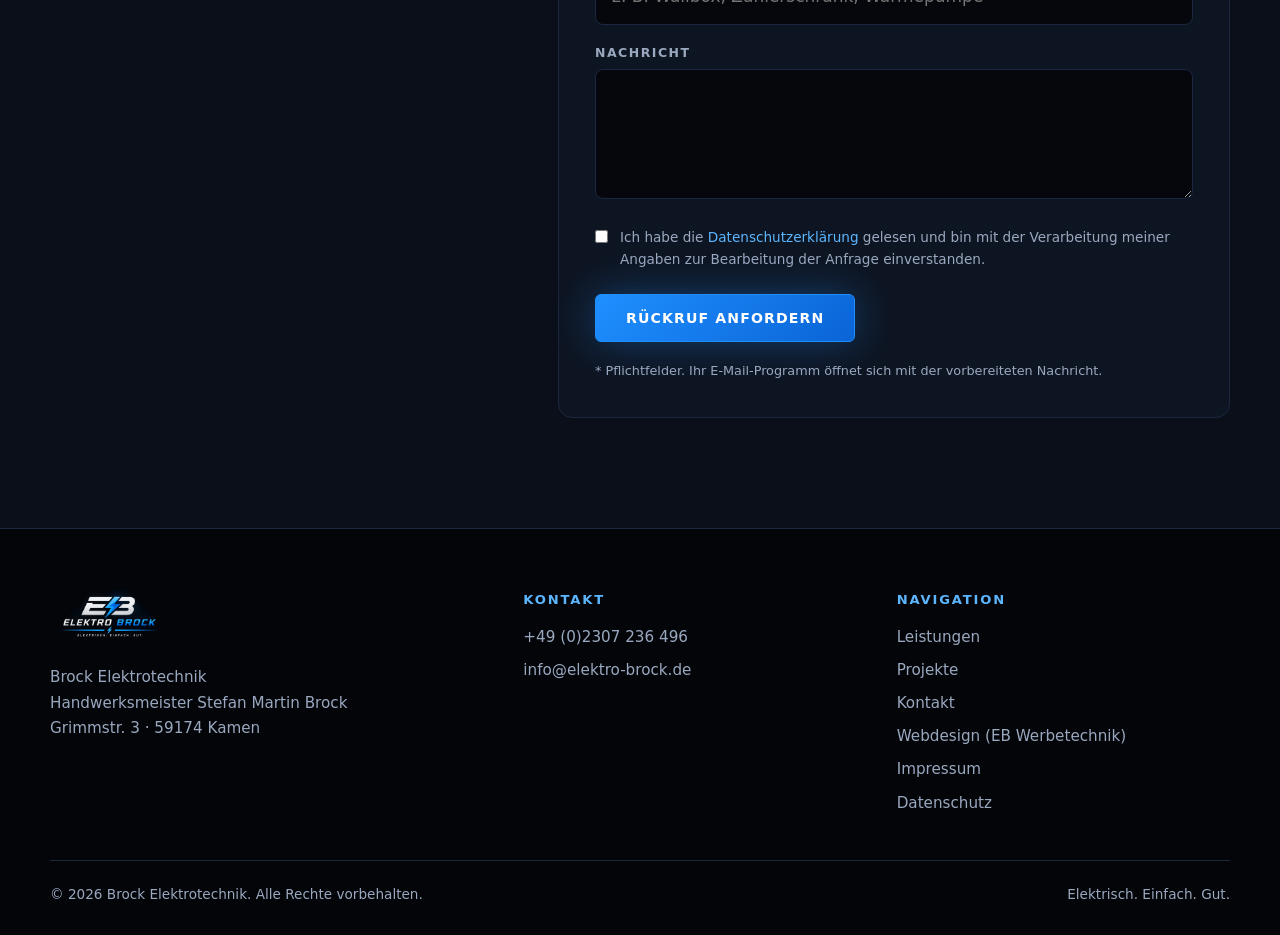
==== commit 42398a9c: "Paket-Finder, Vorschaubild, 404-Seite und Handy-Feinschliff - Webdesign: Paket-Finder mit drei Frage" ====
--- a/index.html
+++ b/index.html
@@ -7,7 +7,18 @@
 <meta name="description" content="Brock Elektrotechnik in Kamen: Elektroinstallation, Ladeinfrastruktur, Wärmepumpen, Wechselrichter und Zählerschränke. Seit 1953 Ihr Meisterbetrieb im Kreis Unna.">
 <meta name="theme-color" content="#05070c">
 <link rel="icon" href="img/logo.png">
-<link rel="stylesheet" href="style.css?v=9">
+<meta property="og:type" content="website">
+<meta property="og:locale" content="de_DE">
+<meta property="og:site_name" content="Brock Elektrotechnik">
+<meta property="og:title" content="Brock Elektrotechnik Kamen | Elektro. Einfach. Gut.">
+<meta property="og:description" content="Elektroinstallation, Wallbox, Wärmepumpe und Zählerschrank: Ihr Meisterbetrieb seit 1953 im Kreis Unna.">
+<meta property="og:url" content="https://fynnabi15-lang.github.io/Website/">
+<meta property="og:image" content="https://fynnabi15-lang.github.io/Website/img/og-brock.png">
+<meta property="og:image:width" content="1200">
+<meta property="og:image:height" content="630">
+<meta name="twitter:card" content="summary_large_image">
+<link rel="apple-touch-icon" href="img/logo.png">
+<link rel="stylesheet" href="style.css?v=10">
 <script type="application/ld+json">
 {"@context":"https://schema.org","@type":"Electrician","name":"Brock Elektrotechnik","image":"img/logo.png","telephone":"+49 2307 236496","email":"info@elektro-brock.de","url":"https://www.elektro-brock.de","foundingDate":"1953","address":{"@type":"PostalAddress","streetAddress":"Grimmstr. 3","postalCode":"59174","addressLocality":"Kamen","addressCountry":"DE"}}
 </script>
@@ -17,7 +28,7 @@
 <header>
   <div class="topbar"><div class="wrap"><span><b>Neu:</b> Wir bauen jetzt auch Websites für kleine Firmen.</span><a href="webdesign/index.html">EB Werbetechnik ansehen <span aria-hidden="true">→</span></a></div></div>
   <div class="wrap nav">
-    <a href="#top" aria-label="Brock Elektrotechnik – Startseite"><img src="img/logo-transparent.png" alt="Elektro Brock Logo"></a>
+    <a href="#top" aria-label="Brock Elektrotechnik – Startseite"><img width="740" height="355" src="img/logo-transparent.png" alt="Elektro Brock Logo"></a>
     <nav aria-label="Hauptnavigation">
       <button class="burger" aria-label="Menü öffnen" aria-expanded="false">☰</button>
       <ul id="menu">
@@ -97,7 +108,7 @@
 <section class="about" id="ueber-uns">
   <div class="wrap">
     <figure class="about-img reveal">
-      <img src="img/stefan-brock-zaehlerschrank.jpg" alt="Stefan Brock bei der Arbeit am Zählerschrank" loading="lazy">
+      <img width="768" height="1024" src="img/stefan-brock-zaehlerschrank.jpg" alt="Stefan Brock bei der Arbeit am Zählerschrank" loading="lazy">
       <figcaption>Qualität bis ins Detail</figcaption>
     </figure>
     <div class="reveal">
@@ -106,7 +117,7 @@
       <p>Unser Anspruch ist es, hochwertige und verlässliche Arbeit zu leisten und Ihre Erwartungen mehr als zu erfüllen. Wir sind nur deshalb so erfolgreich, weil wir unsere Arbeit mit Leib und Seele leisten.</p>
       <p>Seit mehr als 70 Jahren sind wir für unsere Kunden tätig, haben uns stets den aktuellen Anforderungen angepasst und konnten immer wieder mit Lösungen und Produkten überzeugen, die ihrer Zeit voraus waren.</p>
       <div class="owner">
-        <img src="img/stefan-brock.png" alt="Stefan Martin Brock" loading="lazy">
+        <img width="328" height="278" src="img/stefan-brock.png" alt="Stefan Martin Brock" loading="lazy">
         <div><strong>Stefan Martin Brock</strong><br><small>Handwerksmeister · Inhaber</small></div>
       </div>
     </div>
@@ -131,14 +142,14 @@
     <h2>Bilder sagen mehr als <span>tausend Worte</span></h2>
     <p class="lead">Überzeugen Sie sich von unseren Referenzen und unserer Arbeitsweise.</p>
     <div class="gallery">
-      <figure class="reveal"><img src="img/arbeit-an-grossem-zaehlerschrank.jpg" alt="Arbeit an einem großen Zählerschrank" loading="lazy"><figcaption>Arbeit an großem Zählerschrank</figcaption></figure>
-      <figure class="reveal"><img src="img/eboxen-an-saeule.jpg" alt="Zwei Ladeboxen an einer Säule" loading="lazy"><figcaption>Ladeboxen an Säule</figcaption></figure>
-      <figure class="reveal"><img src="img/innenleben-waermepumpe.jpg" alt="Innenleben einer Wärmepumpe" loading="lazy"><figcaption>Innenleben Wärmepumpe</figcaption></figure>
-      <figure class="reveal"><img src="img/ordentlicher-zaehlerschrank.jpg" alt="Ordentlich aufgebauter Zählerschrank" loading="lazy"><figcaption>Ordentlicher Zählerschrank</figcaption></figure>
-      <figure class="reveal"><img src="img/stromat-i.jpg" alt="Stromat" loading="lazy"><figcaption>Stromat</figcaption></figure>
-      <figure class="reveal"><img src="img/innogy-ebox-an-wand.jpg" alt="Innogy eBox an der Wand" loading="lazy"><figcaption>Innogy eBox an der Wand</figcaption></figure>
-      <figure class="reveal"><img src="img/oekomat-an-saeule.jpg" alt="Ökomat an Säule" loading="lazy"><figcaption>Ökomat an Säule</figcaption></figure>
-      <figure class="reveal"><img src="img/firmenwagen-vor-inngy-eboxen.jpg" alt="Firmenwagen vor Innogy eBoxen" loading="lazy"><figcaption>Firmenwagen vor eBoxen</figcaption></figure>
+      <figure class="reveal"><img width="768" height="1024" src="img/arbeit-an-grossem-zaehlerschrank.jpg" alt="Arbeit an einem großen Zählerschrank" loading="lazy"><figcaption>Arbeit an großem Zählerschrank</figcaption></figure>
+      <figure class="reveal"><img width="768" height="1024" src="img/eboxen-an-saeule.jpg" alt="Zwei Ladeboxen an einer Säule" loading="lazy"><figcaption>Ladeboxen an Säule</figcaption></figure>
+      <figure class="reveal"><img width="768" height="1024" src="img/innenleben-waermepumpe.jpg" alt="Innenleben einer Wärmepumpe" loading="lazy"><figcaption>Innenleben Wärmepumpe</figcaption></figure>
+      <figure class="reveal"><img width="768" height="1024" src="img/ordentlicher-zaehlerschrank.jpg" alt="Ordentlich aufgebauter Zählerschrank" loading="lazy"><figcaption>Ordentlicher Zählerschrank</figcaption></figure>
+      <figure class="reveal"><img width="1200" height="900" src="img/stromat-i.jpg" alt="Stromat" loading="lazy"><figcaption>Stromat</figcaption></figure>
+      <figure class="reveal"><img width="768" height="1024" src="img/innogy-ebox-an-wand.jpg" alt="Innogy eBox an der Wand" loading="lazy"><figcaption>Innogy eBox an der Wand</figcaption></figure>
+      <figure class="reveal"><img width="768" height="1024" src="img/oekomat-an-saeule.jpg" alt="Ökomat an Säule" loading="lazy"><figcaption>Ökomat an Säule</figcaption></figure>
+      <figure class="reveal"><img width="768" height="1024" src="img/firmenwagen-vor-inngy-eboxen.jpg" alt="Firmenwagen vor Innogy eBoxen" loading="lazy"><figcaption>Firmenwagen vor eBoxen</figcaption></figure>
     </div>
   </div>
 </section>
@@ -226,7 +237,7 @@
   <div class="wrap">
     <div class="foot">
       <div>
-        <img src="img/logo-transparent.png" alt="Elektro Brock">
+        <img width="740" height="355" src="img/logo-transparent.png" alt="Elektro Brock">
         <p>Brock Elektrotechnik<br>Handwerksmeister Stefan Martin Brock<br>Grimmstr. 3 · 59174 Kamen</p>
       </div>
       <div>
@@ -269,6 +280,11 @@
 
 <div class="lightbox" id="lb" role="dialog" aria-label="Bildansicht"><img alt=""></div>
 
+<script>
+// "Jetzt anrufen" erst zeigen, wenn der Hero-Button aus dem Bild ist
+(function(){var f=document.querySelector('.call-fab'),h=document.querySelector('.hero');if(!f||!h)return;
+function t(){f.classList.toggle('show',scrollY>h.offsetHeight*0.55)}addEventListener('scroll',t,{passive:true});t()})();
+</script>
 <script>
 // Menü
 const burger=document.querySelector('.burger'),menu=document.getElementById('menu');
--- a/style.css
+++ b/style.css
@@ -256,3 +256,11 @@
 }
 @media (prefers-reduced-motion:reduce){.topbar,.wt-logo{animation:none}}
 @media (max-width:900px){.nav{position:static}nav ul{top:100%}}
+
+/* Feinschliff: Anruf-Button erst nach dem Hero, mehr Luft unter der Kopfzeile */
+@media (max-width:900px){
+  .call-fab{opacity:0;transform:translateY(20px);pointer-events:none;transition:opacity .3s,transform .3s}
+  .call-fab.show{opacity:1;transform:none;pointer-events:auto}
+  .hero{padding-top:178px}
+}
+img{height:auto}
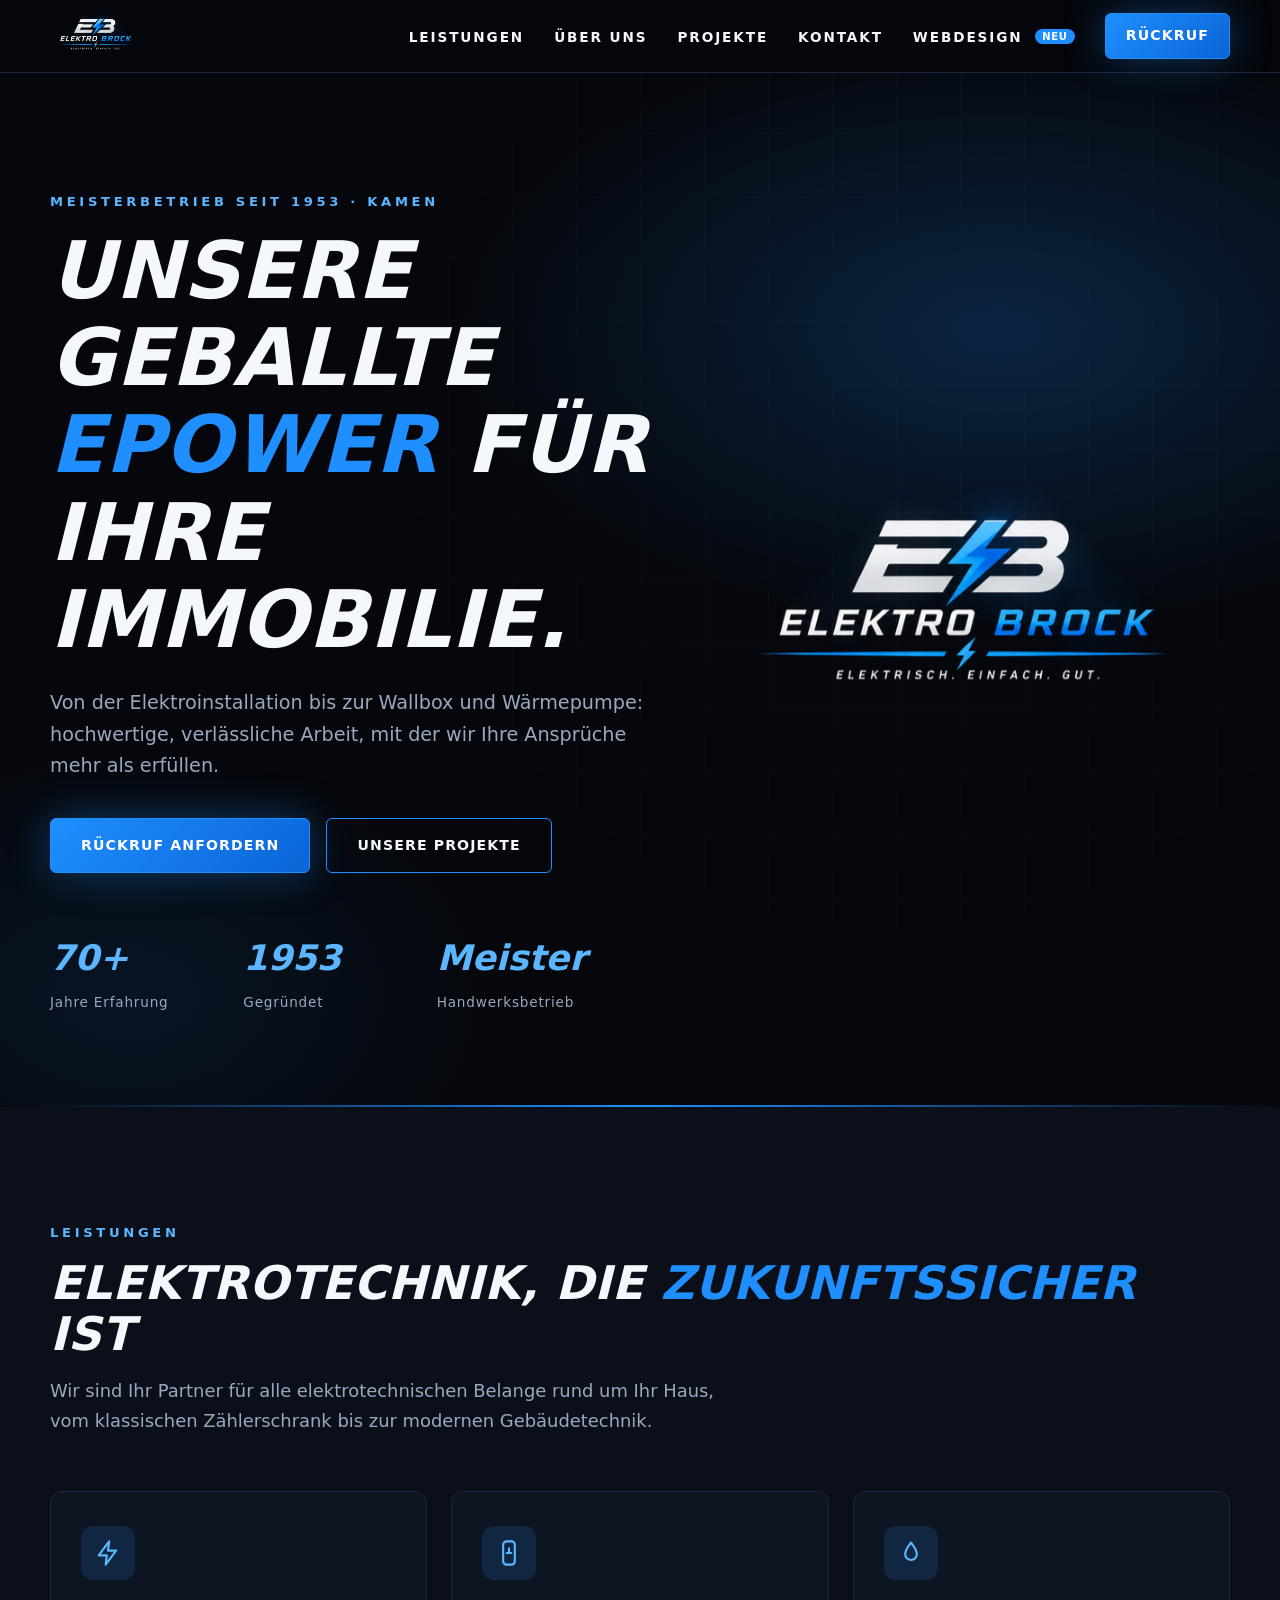
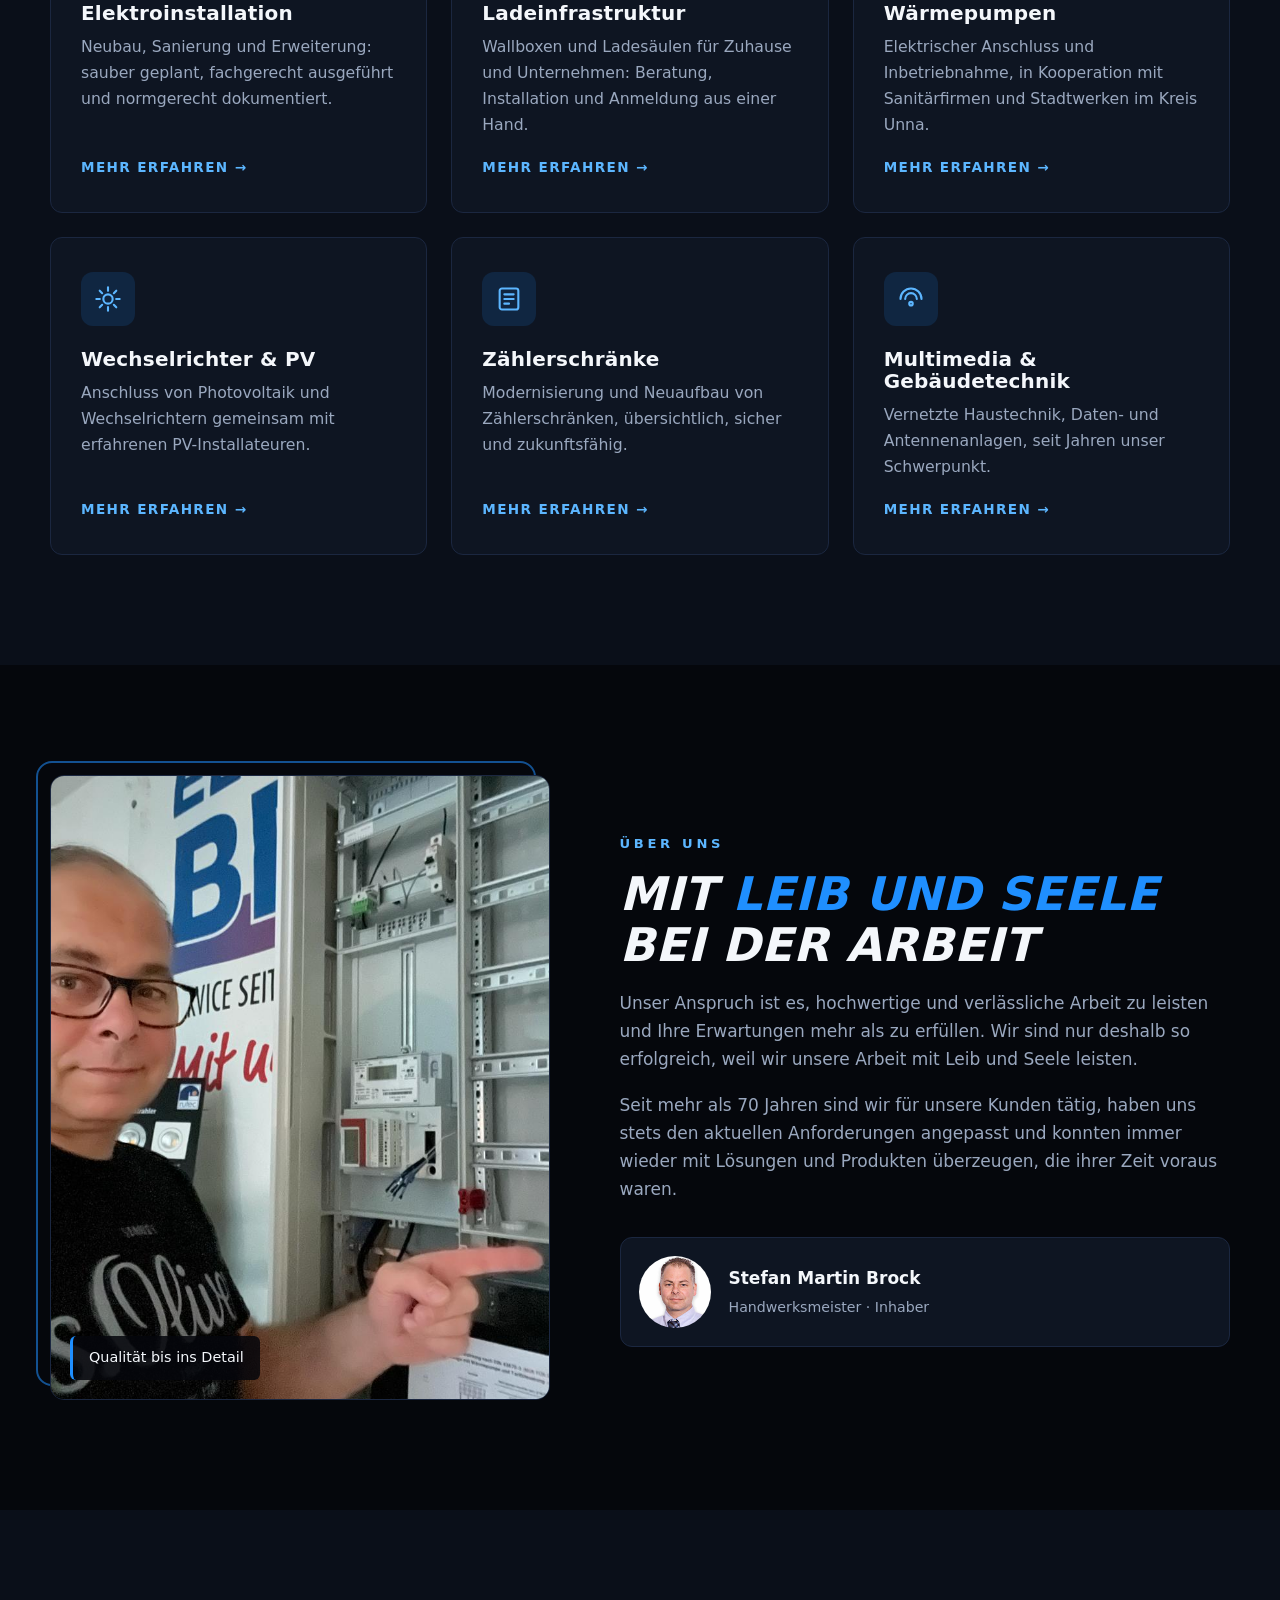
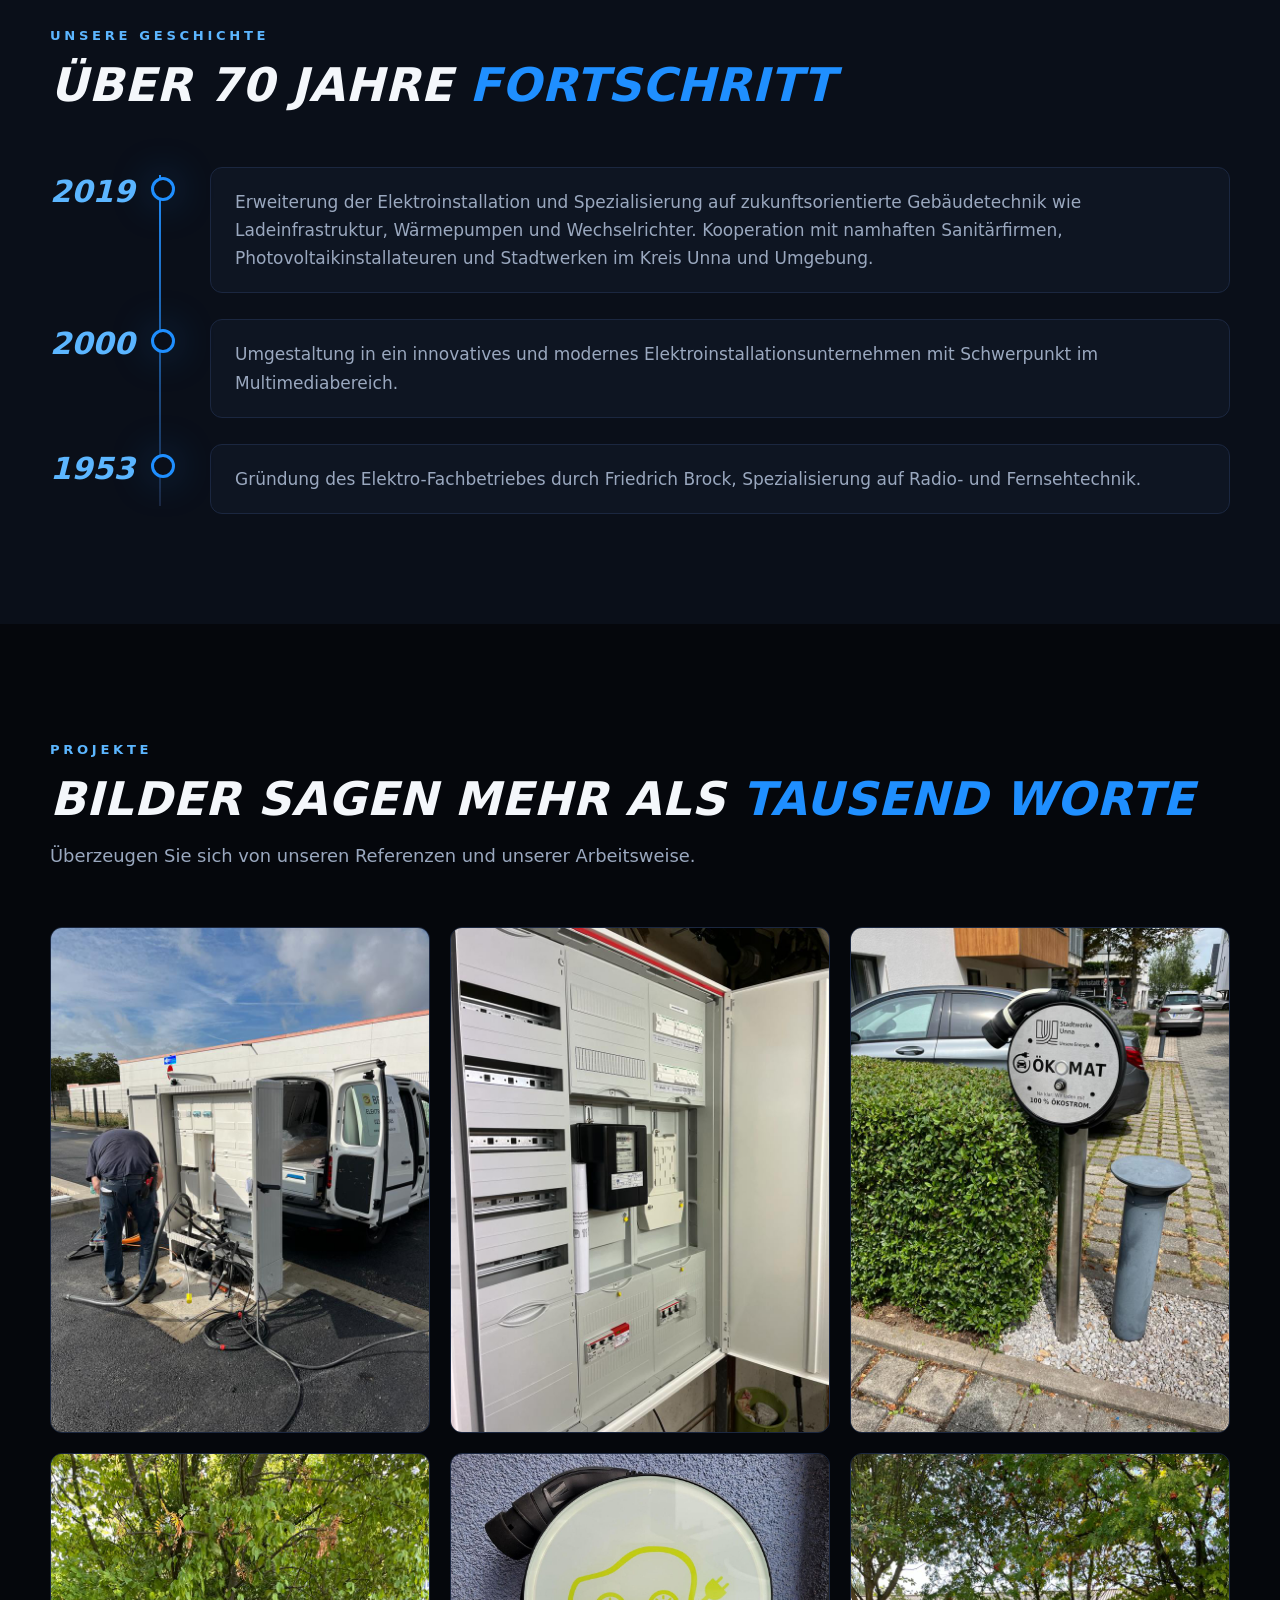
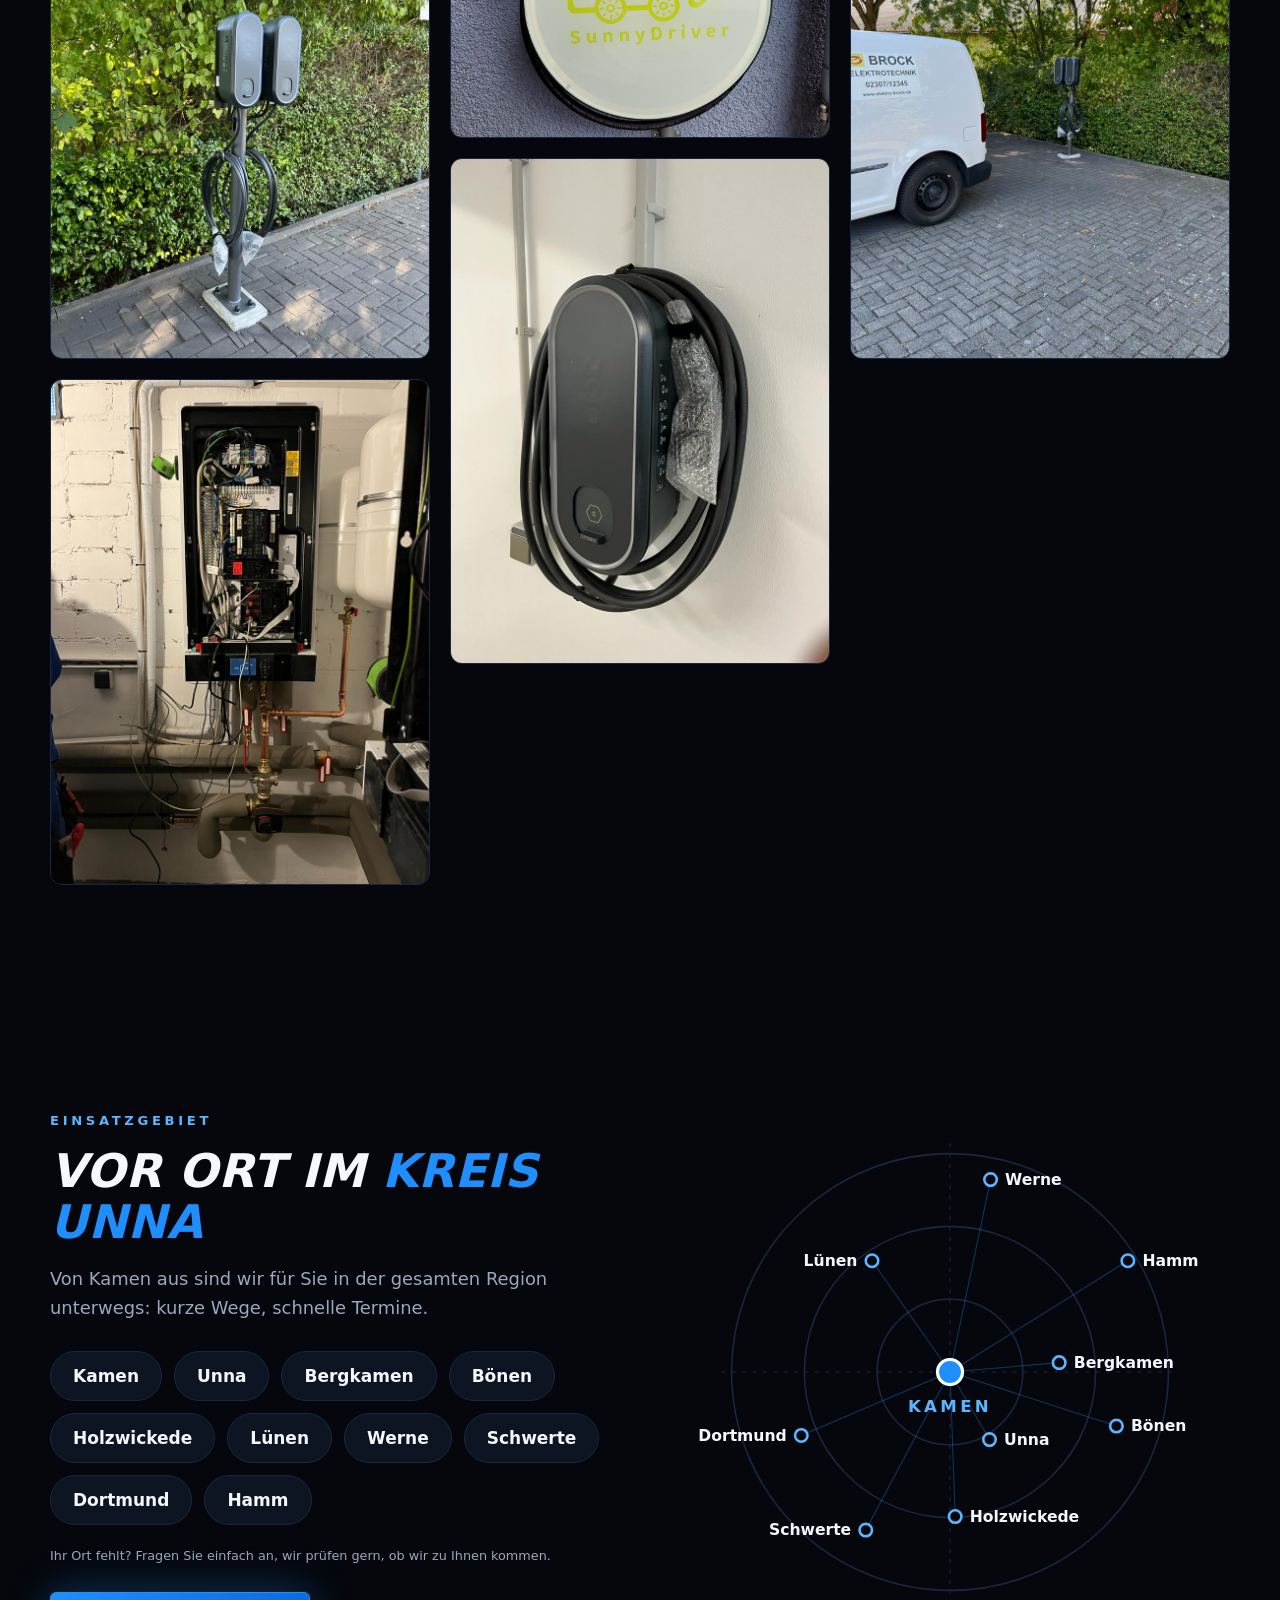
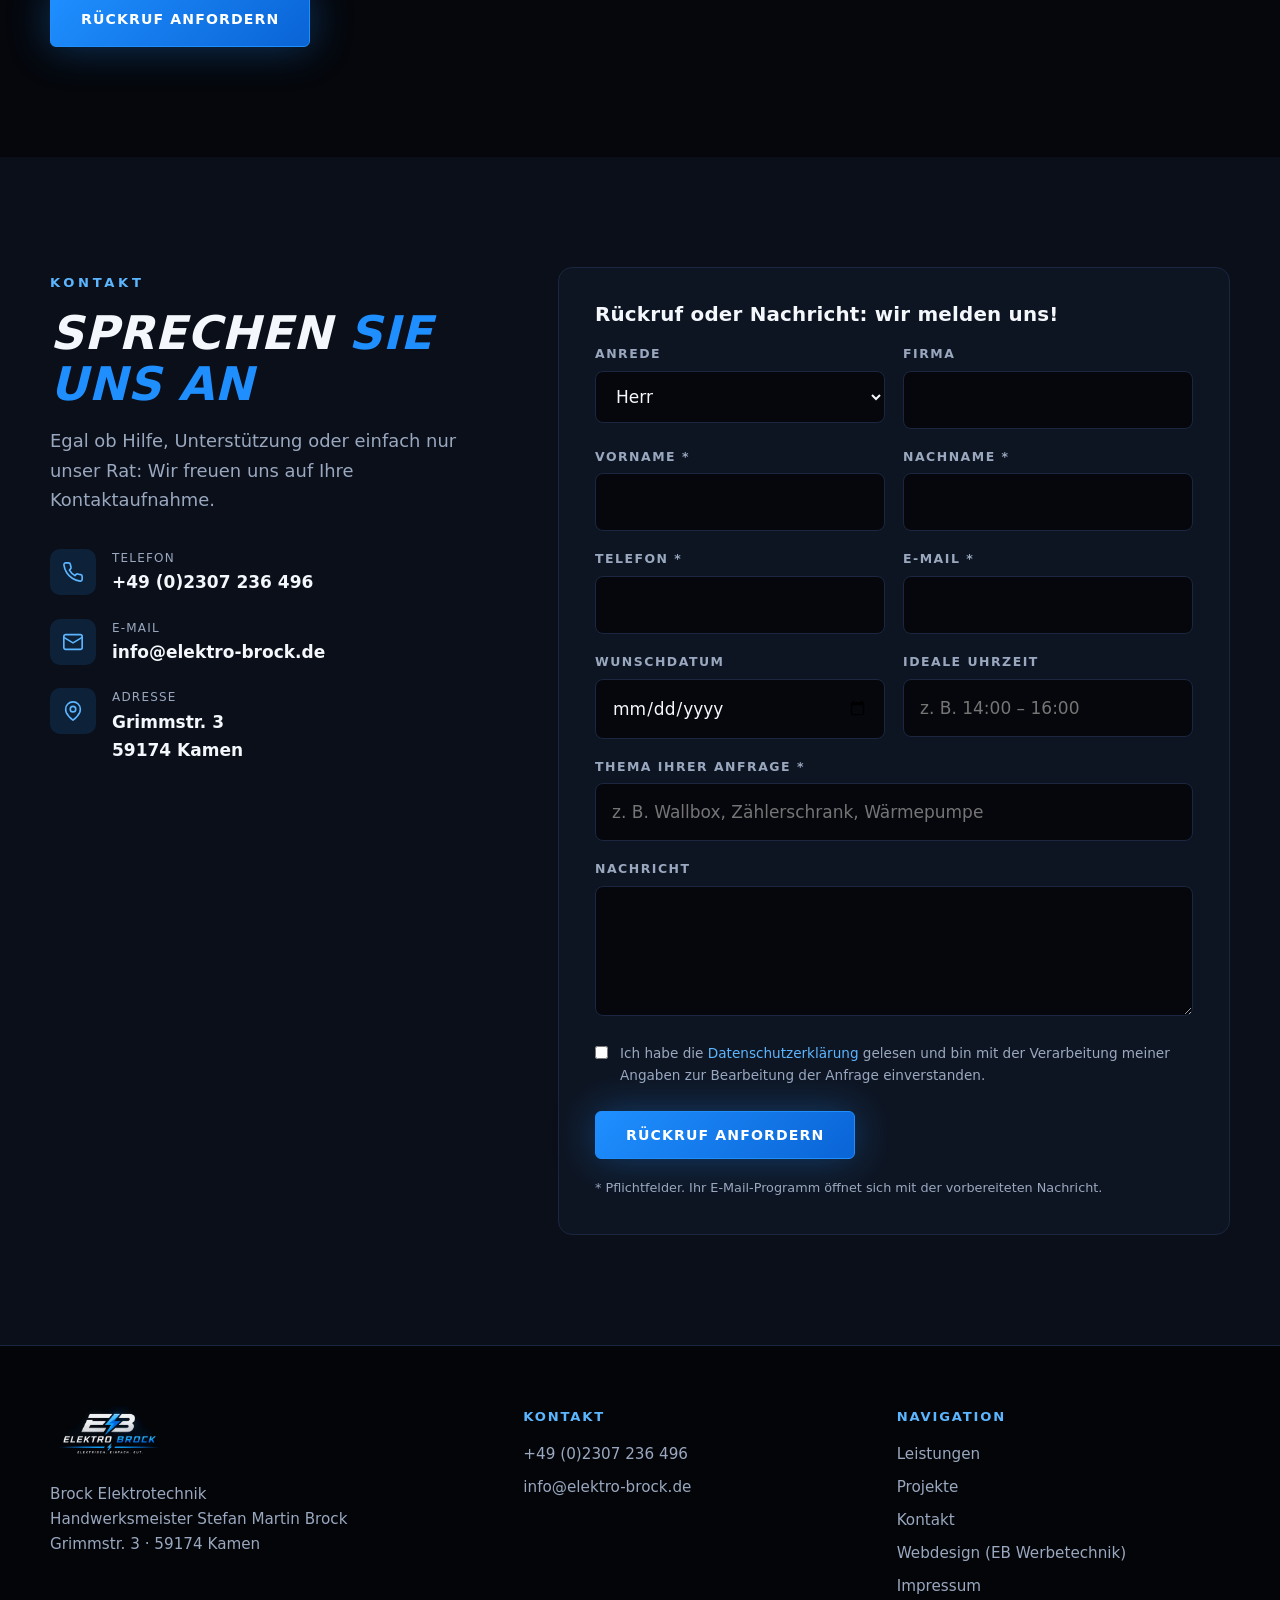
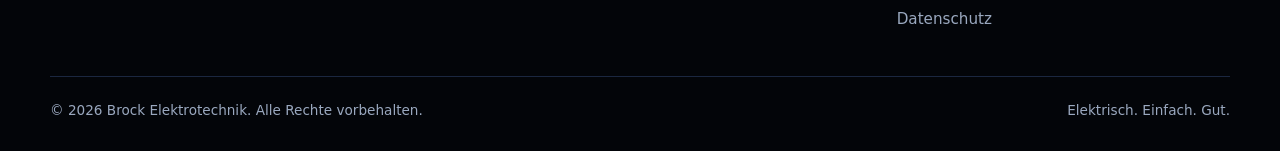
==== commit 00695091: "Webdesign-Hinweis und Teaser von der Hauptseite entfernt" ====
--- a/index.html
+++ b/index.html
@@ -26,7 +26,6 @@
 <body>
 
 <header>
-  <div class="topbar"><div class="wrap"><span><b>Neu:</b> Wir bauen jetzt auch Websites für kleine Firmen.</span><a href="webdesign/index.html">EB Werbetechnik ansehen <span aria-hidden="true">→</span></a></div></div>
   <div class="wrap nav">
     <a href="#top" aria-label="Brock Elektrotechnik – Startseite"><img width="740" height="355" src="img/logo-transparent.png" alt="Elektro Brock Logo"></a>
     <nav aria-label="Hauptnavigation">
@@ -175,25 +174,6 @@
         <circle class="pulse" cx="250" cy="250" r="14"/><circle class="home" cx="250" cy="250" r="12"/>
         <text class="homelbl" x="250" y="288" text-anchor="middle">KAMEN</text>
       </svg>
-    </div>
-  </div>
-</section>
-
-<section class="web-teaser" id="webdesign">
-  <div class="wrap">
-    <div class="wt-box reveal">
-      <div class="wt-text">
-        <span class="eyebrow">Neu aus dem Hause Brock</span>
-        <h2>Auch <span>digital</span> unter Strom</h2>
-        <p class="lead">Mit <b>EB Werbetechnik</b> bauen wir professionelle Websites für kleine Firmen: mit Texten, Fotos und Logo aus einer Hand, in 2–3 Werktagen online. Diese Seite hier ist unser bestes Beispiel.</p>
-        <ul class="wt-points"><li>Persönliche Ansprechpartner vor Ort in Kamen</li><li>Feste Preise ab 699 €</li><li>Handy-optimiert und bei Google zu finden</li></ul>
-        <div class="cta" style="margin-top:30px"><a class="btn btn-primary" href="webdesign/index.html">Zu EB Werbetechnik</a><a class="btn btn-ghost" href="webdesign/index.html#beispiele">Beispiele ansehen</a></div>
-      </div>
-      <a class="wt-preview" href="webdesign/index.html" aria-label="EB Werbetechnik Website öffnen">
-        <div class="wt-bar"><i></i><i></i><i></i><span>elektro-brock.de/webdesign</span></div>
-        <div class="wt-frame"><iframe src="webdesign/index.html" title="Vorschau EB Werbetechnik" loading="lazy" tabindex="-1" aria-hidden="true"></iframe></div>
-        <img class="wt-logo" src="webdesign/logo/eb-icon.svg" alt="" width="64" height="64">
-      </a>
     </div>
   </div>
 </section>
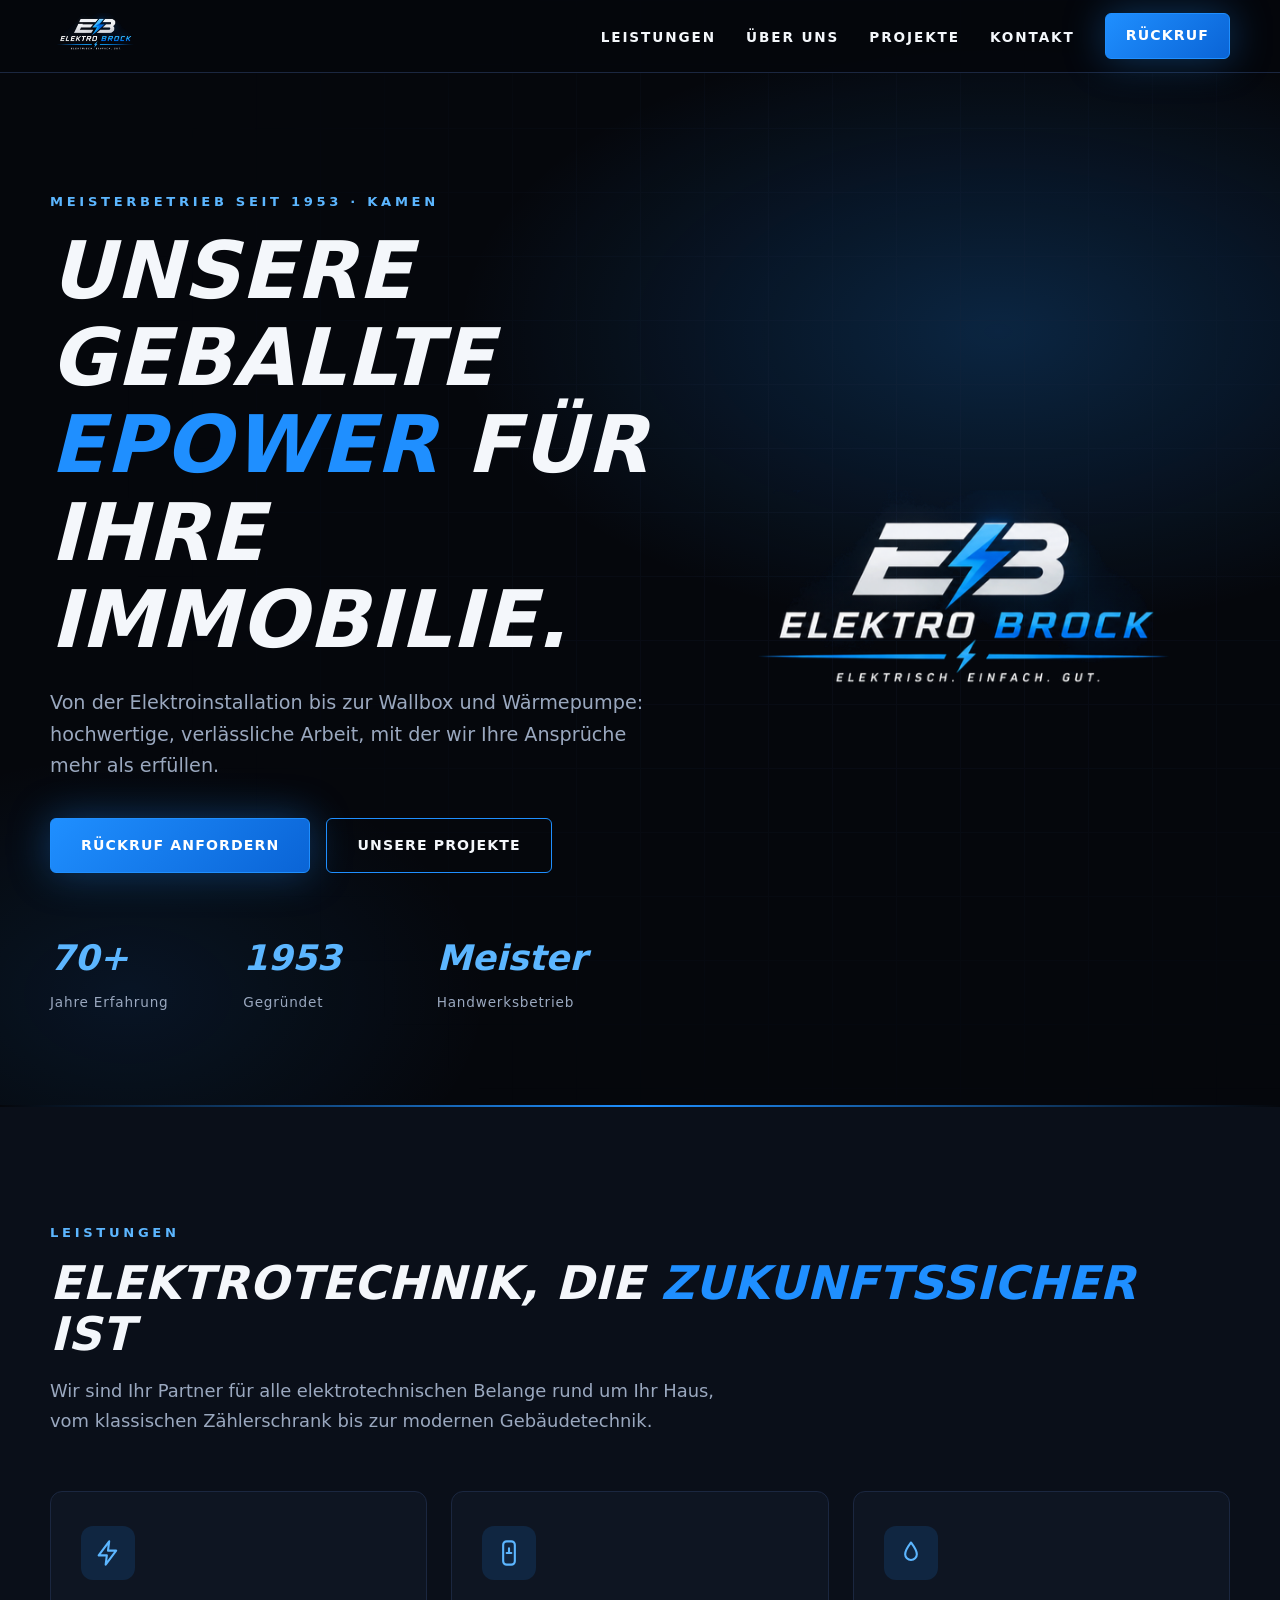
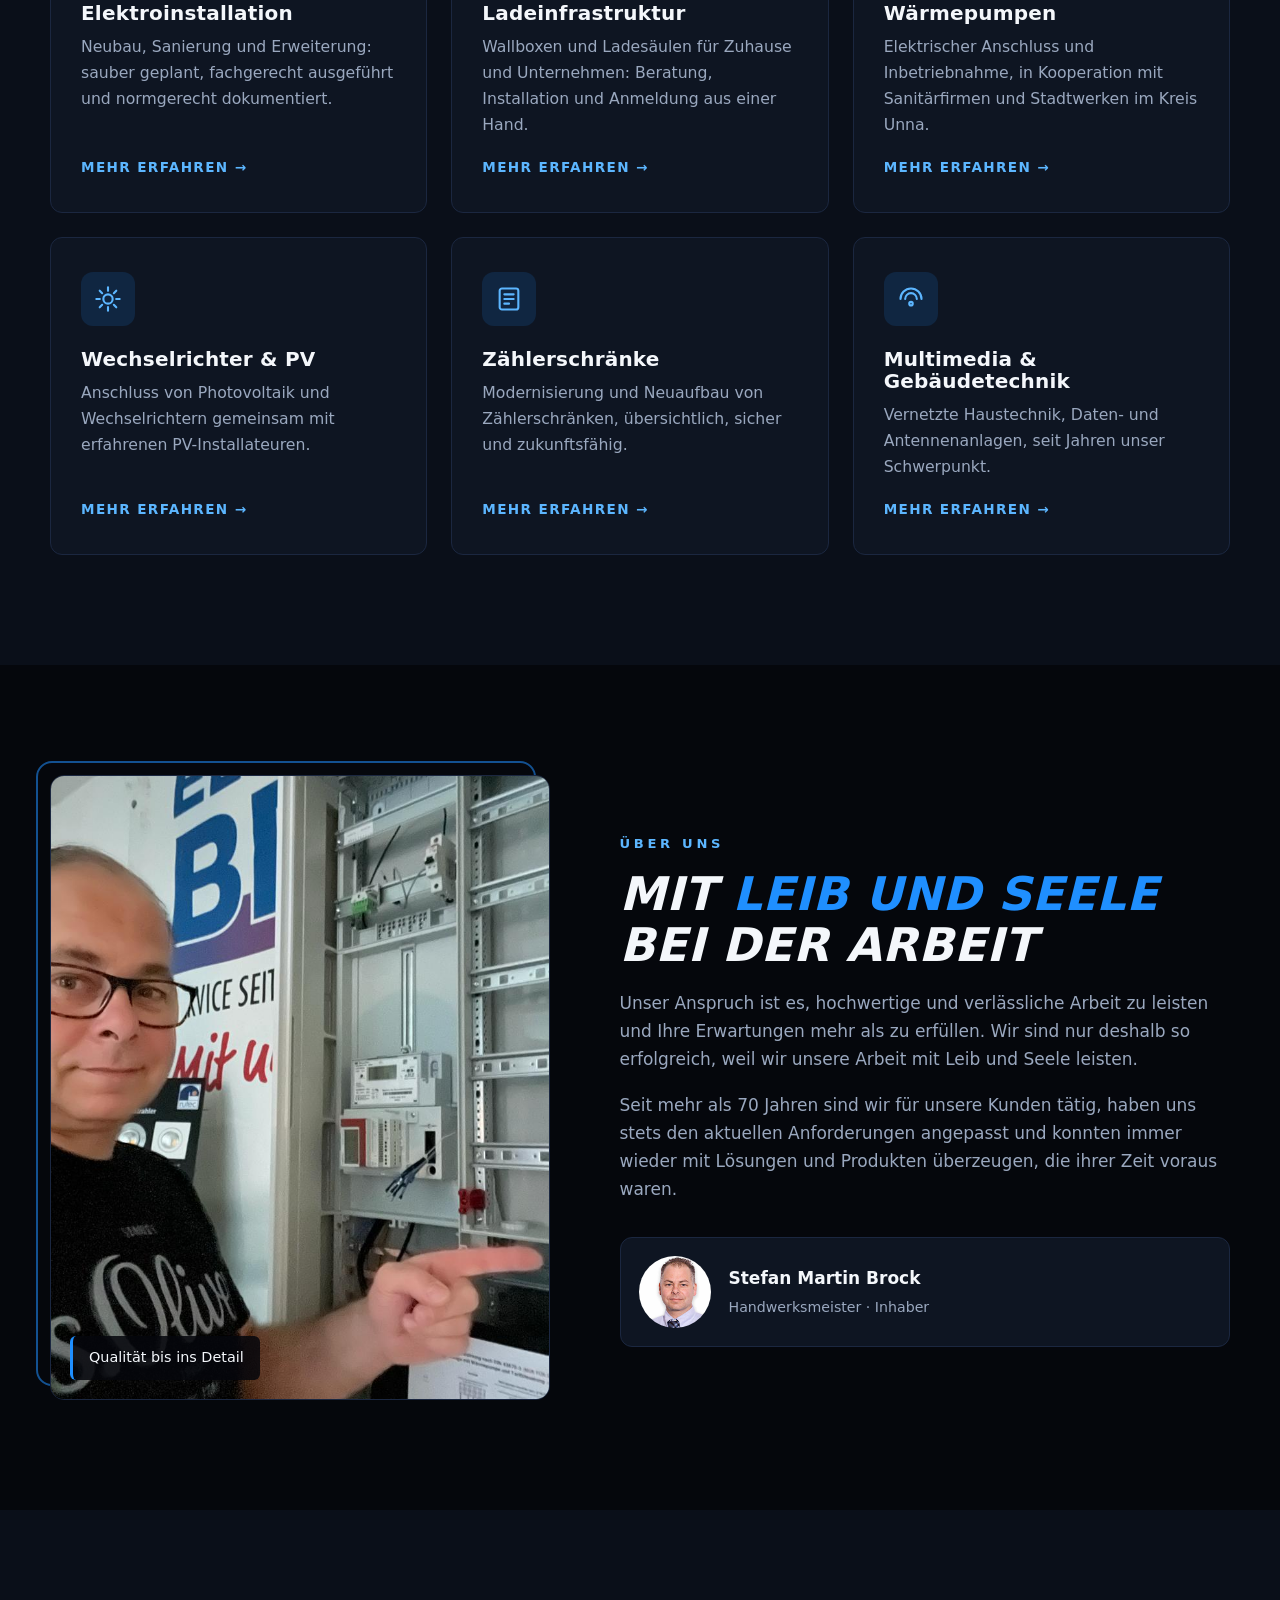
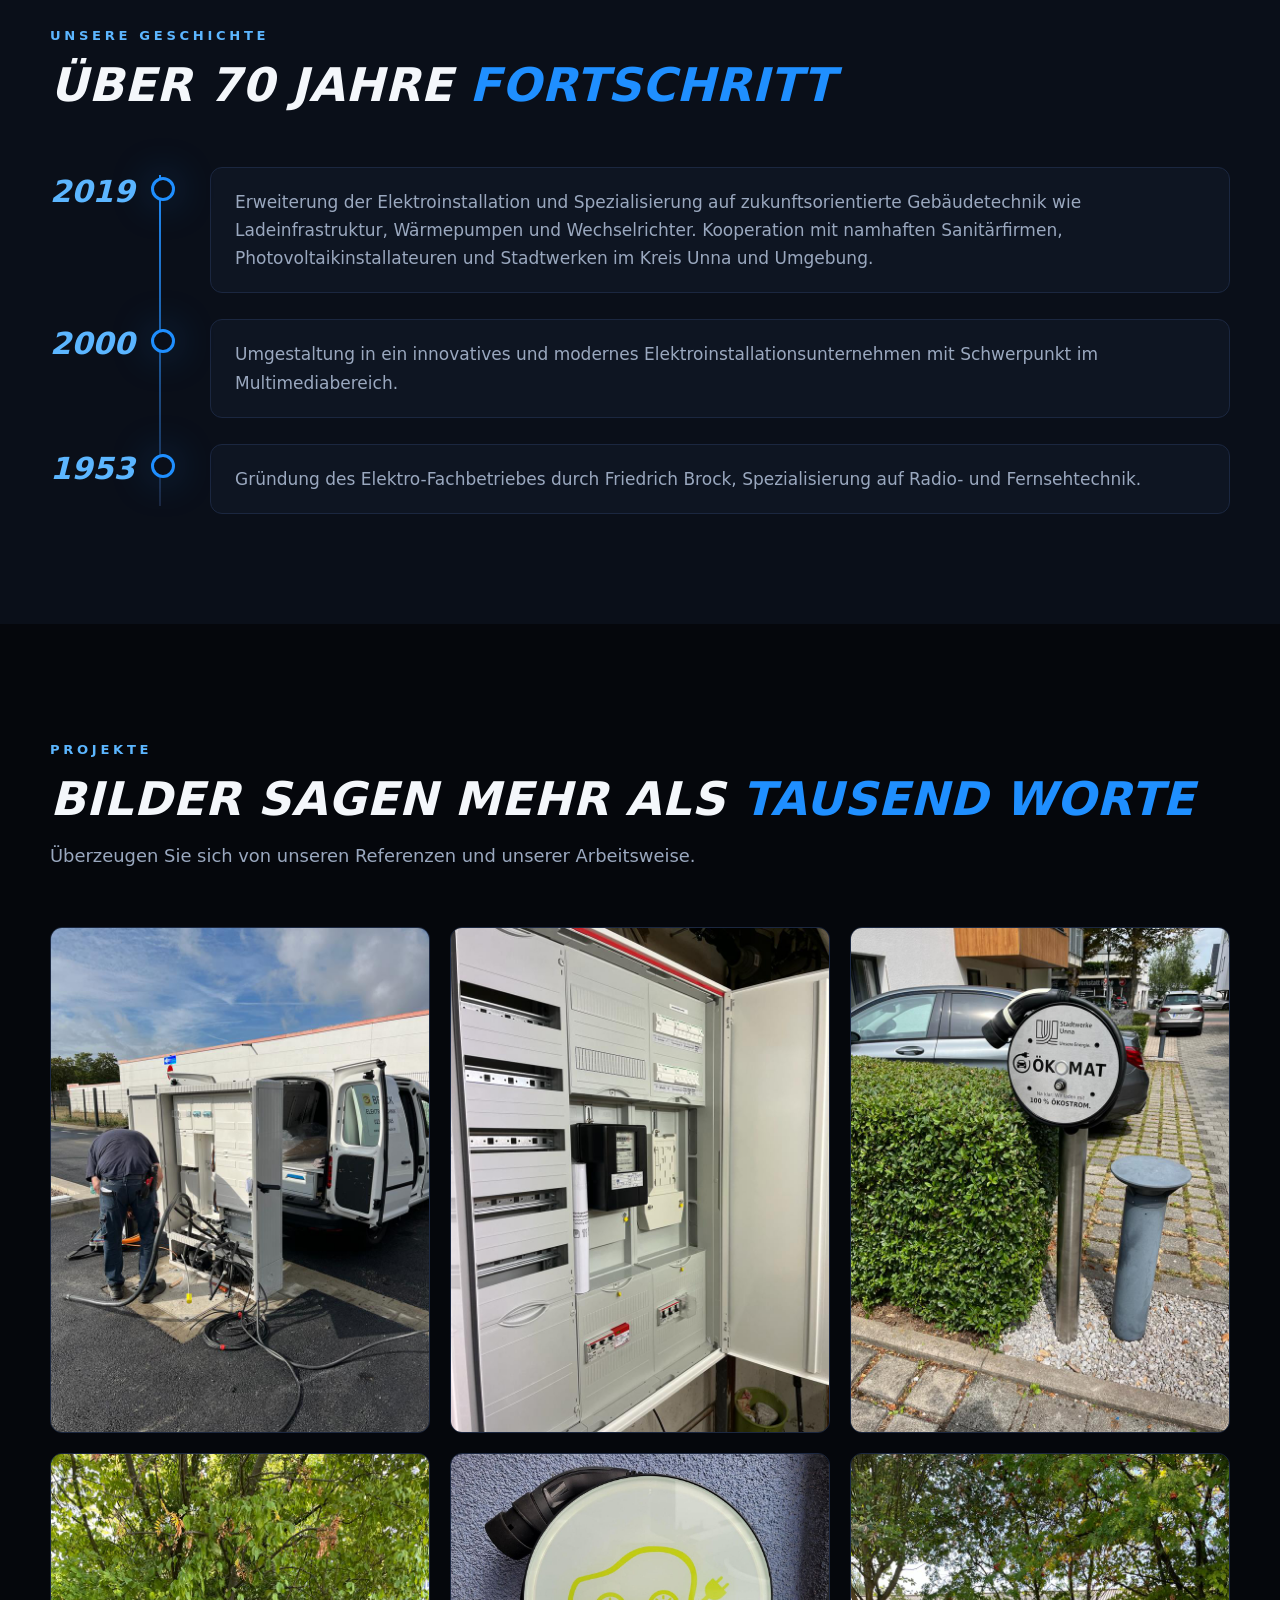
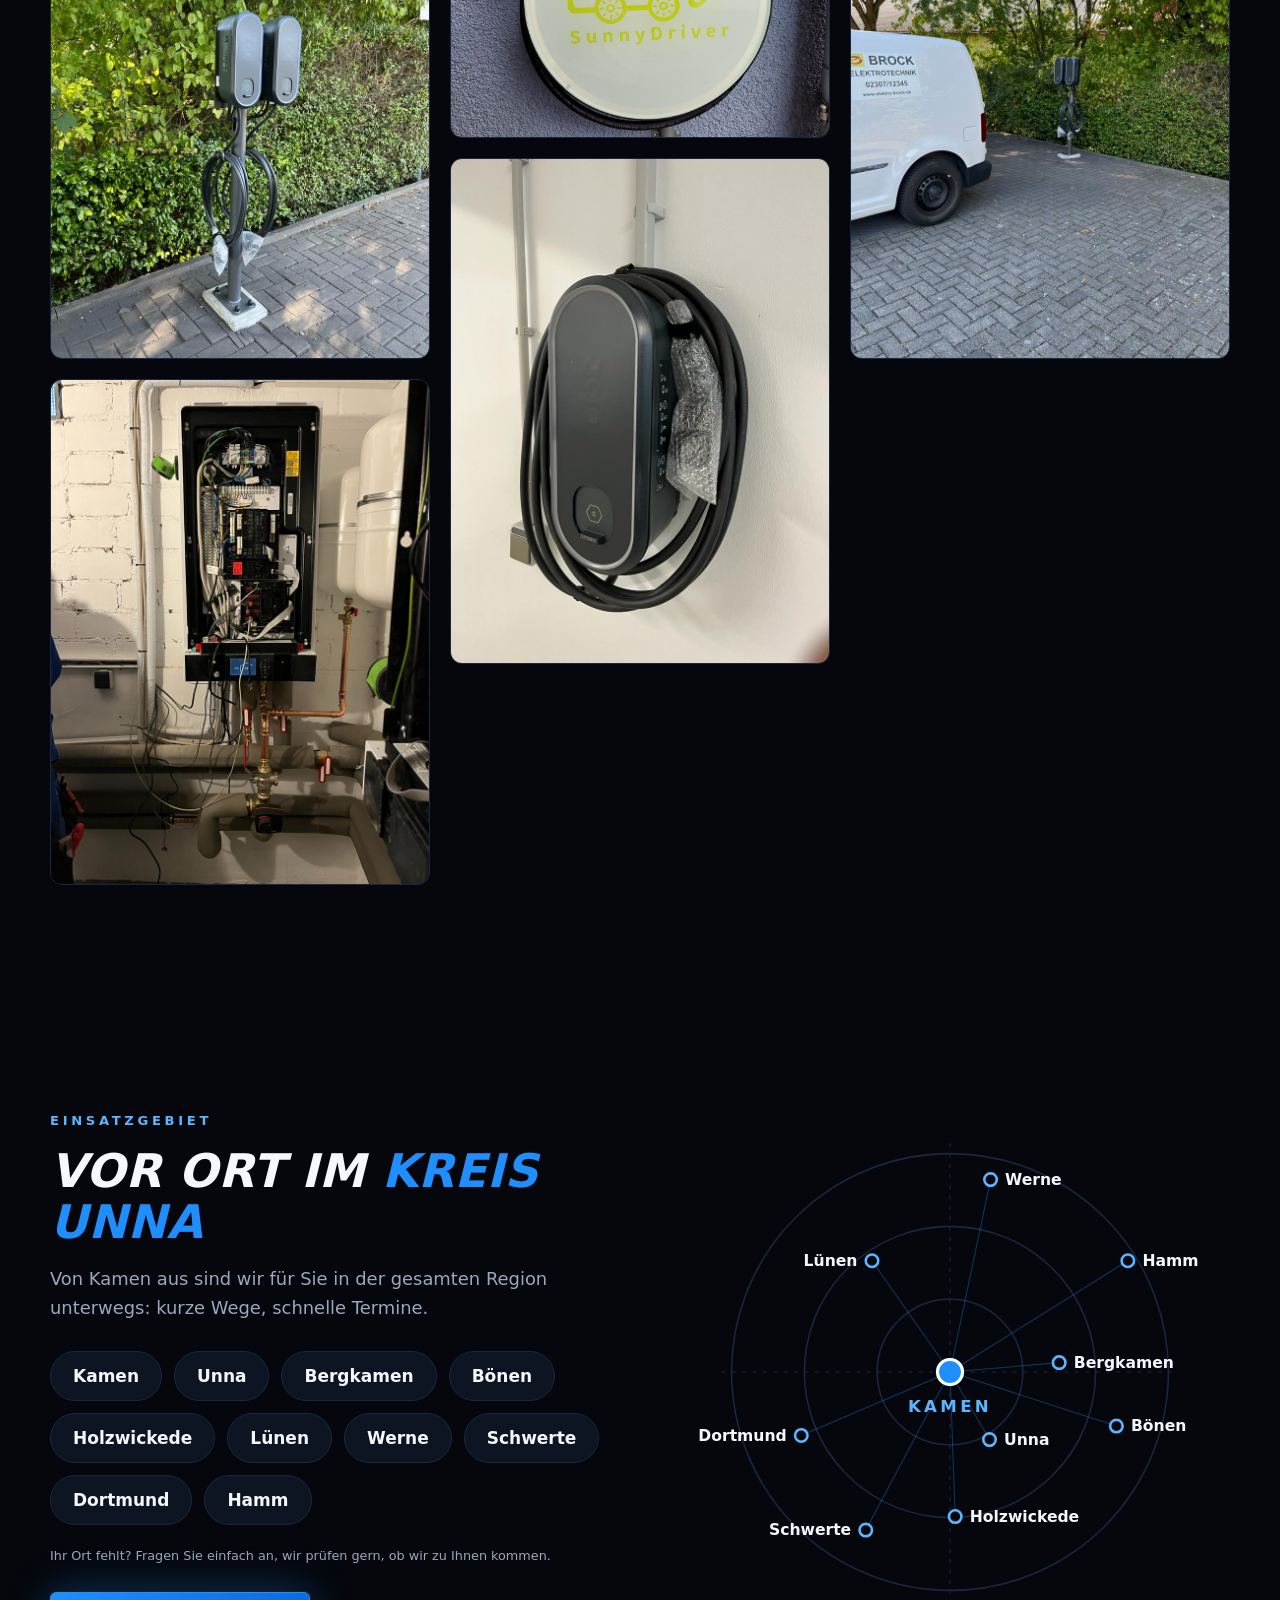
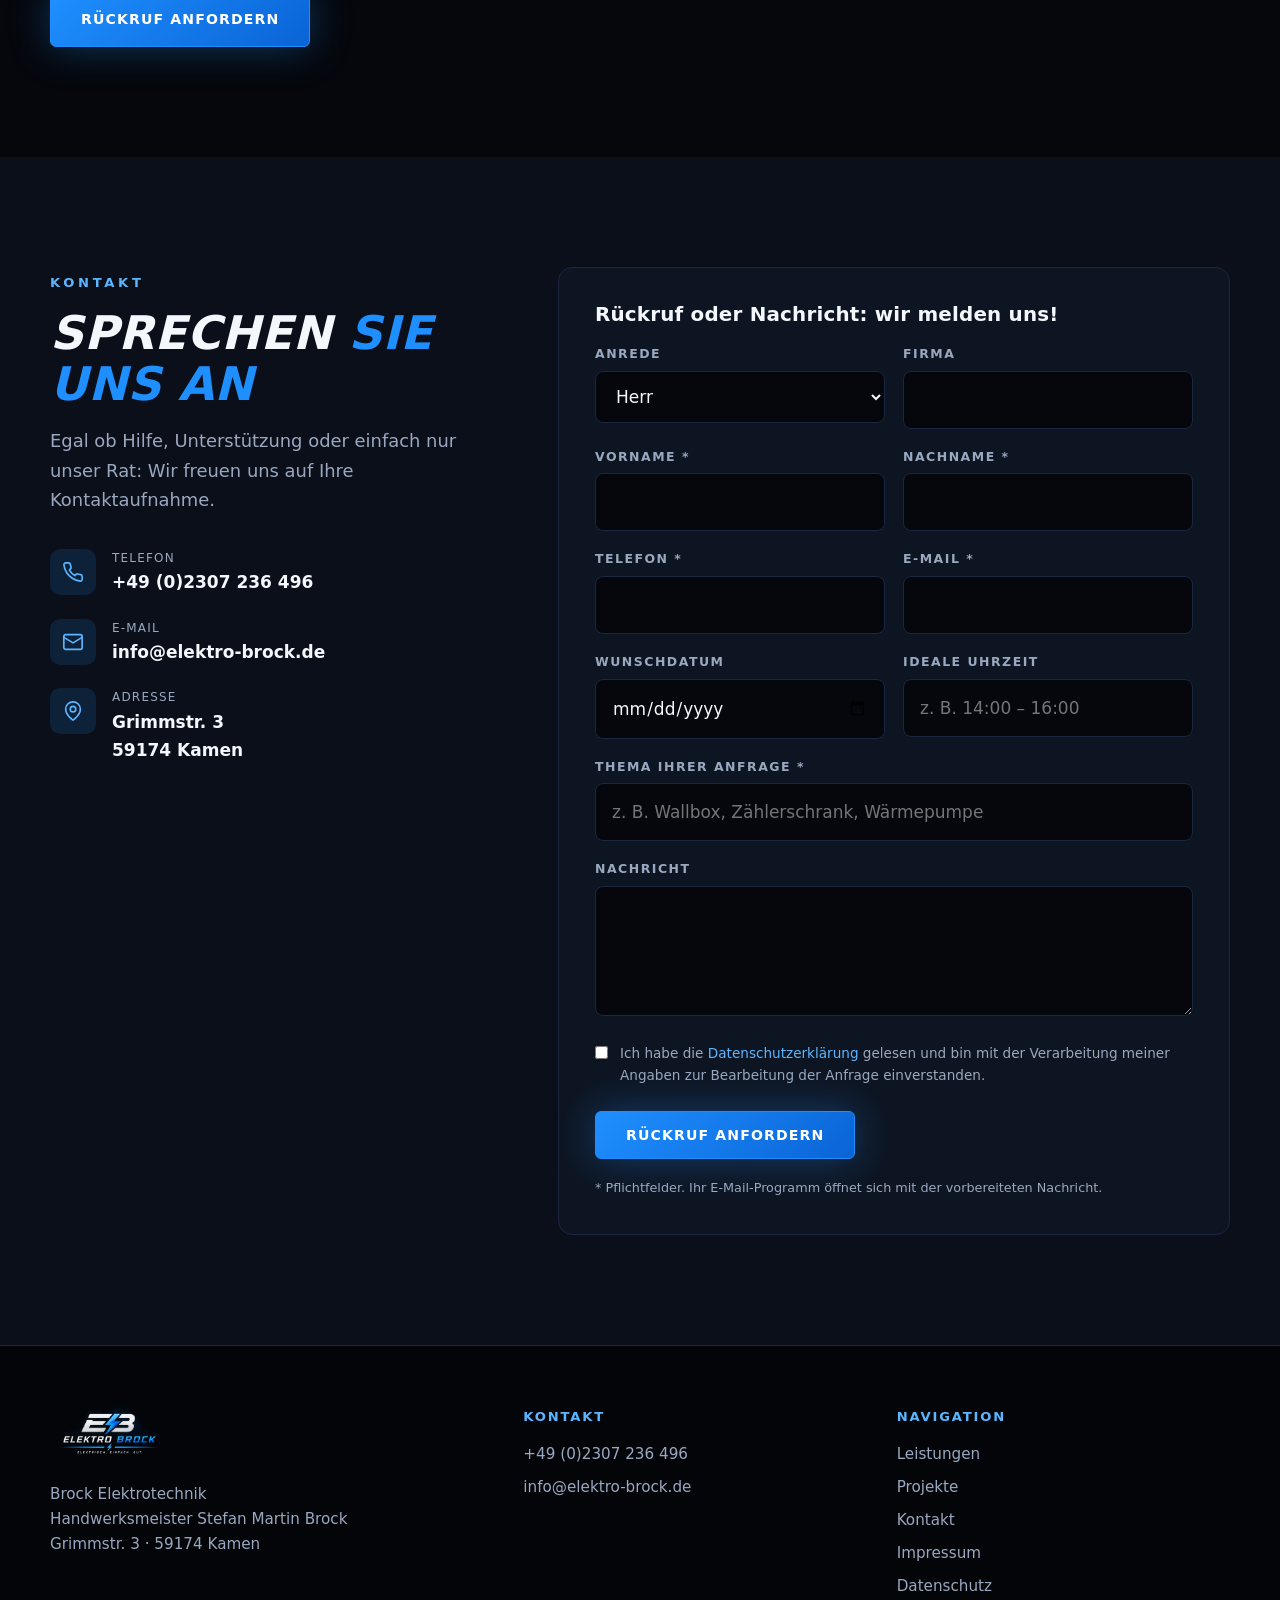
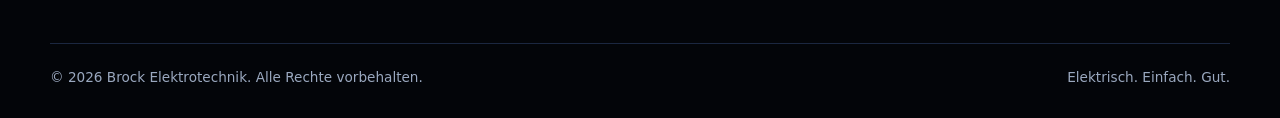
==== commit 7c28e2ae: "Webdesign-Links von der Hauptseite entfernt Co-Authored-By: Claude Sonnet 5.5 <noreply@anthropic.com" ====
--- a/index.html
+++ b/index.html
@@ -35,7 +35,6 @@
         <li><a href="#ueber-uns">Über uns</a></li>
         <li><a href="#projekte">Projekte</a></li>
         <li><a href="#kontakt">Kontakt</a></li>
-        <li><a class="nav-web" href="webdesign/index.html">Webdesign <em>Neu</em></a></li>
         <li><a class="btn btn-primary" href="#kontakt" data-tab="rueckruf">Rückruf</a></li>
       </ul>
     </nav>
@@ -233,7 +232,6 @@
           <li><a href="#leistungen">Leistungen</a></li>
           <li><a href="#projekte">Projekte</a></li>
           <li><a href="#kontakt">Kontakt</a></li>
-          <li><a href="webdesign/index.html">Webdesign (EB Werbetechnik)</a></li>
           <li><a href="impressum.html">Impressum</a></li>
           <li><a href="datenschutz.html">Datenschutz</a></li>
         </ul>
